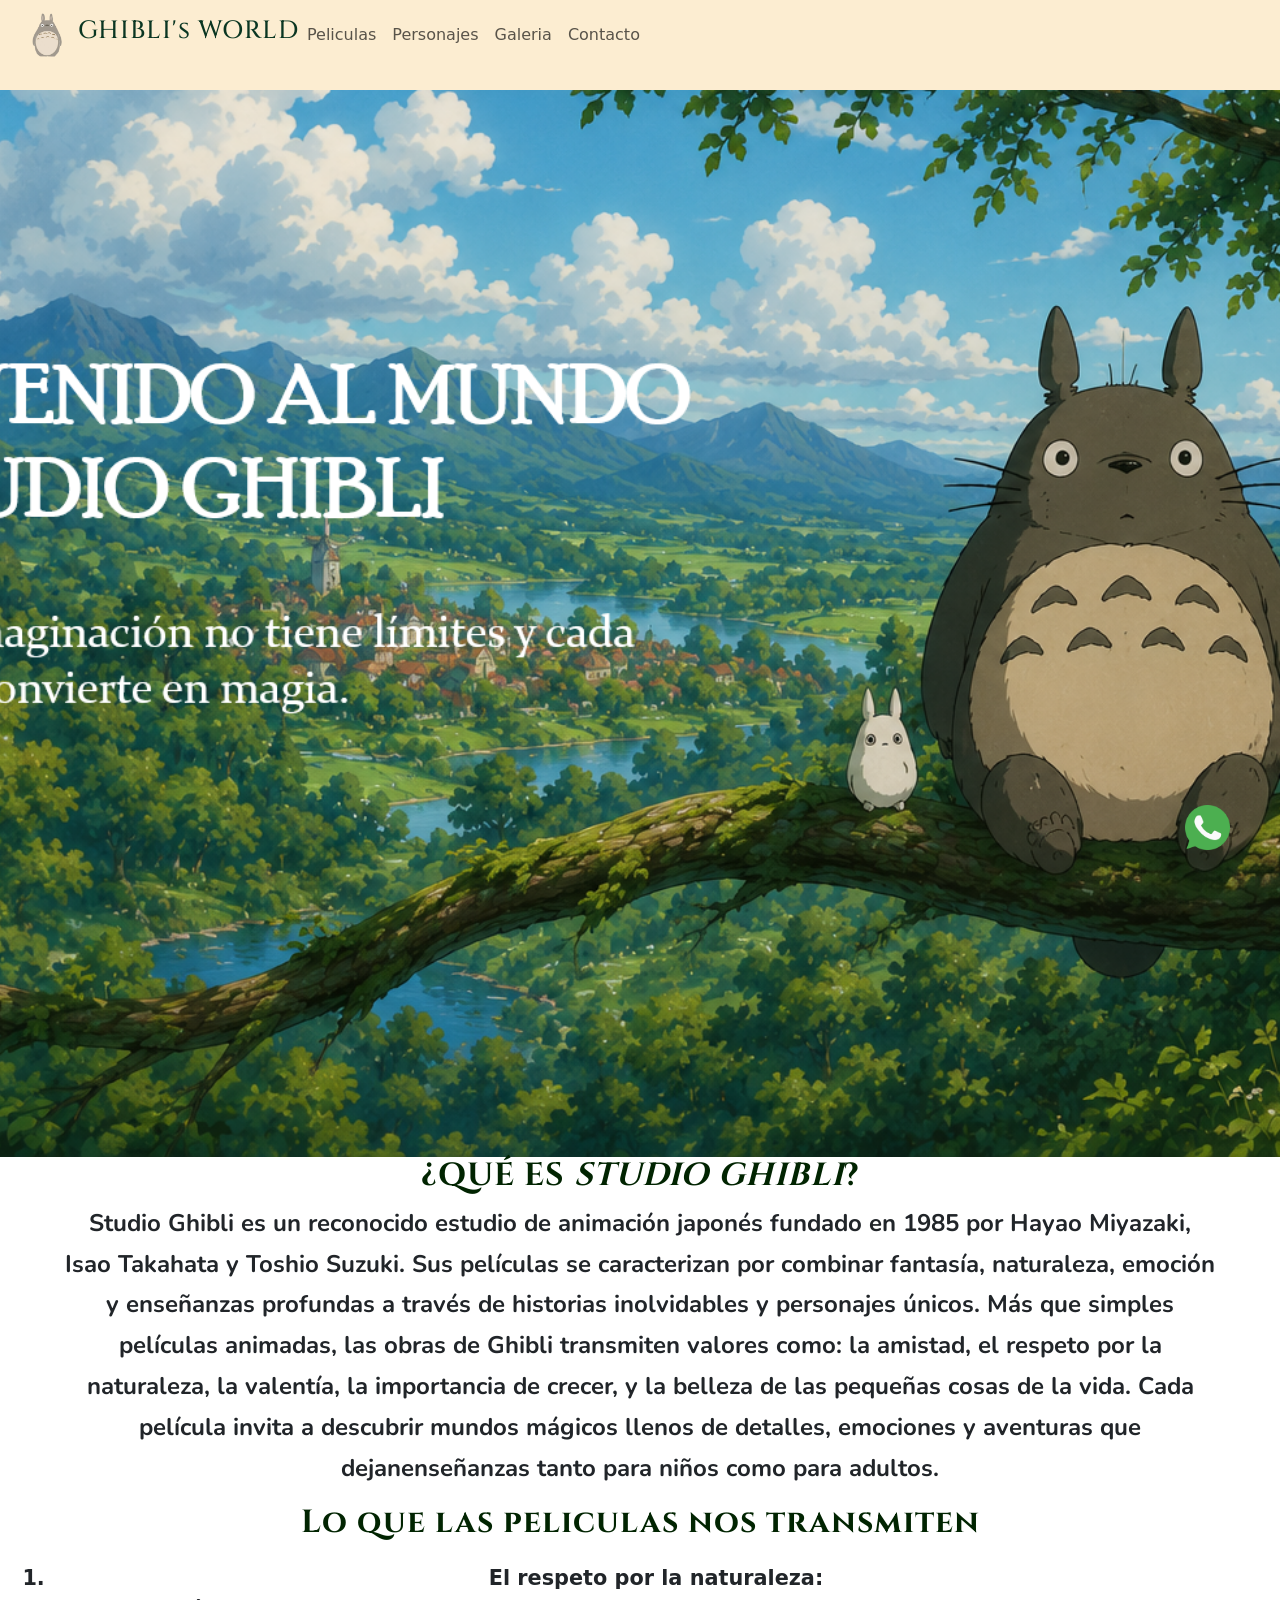
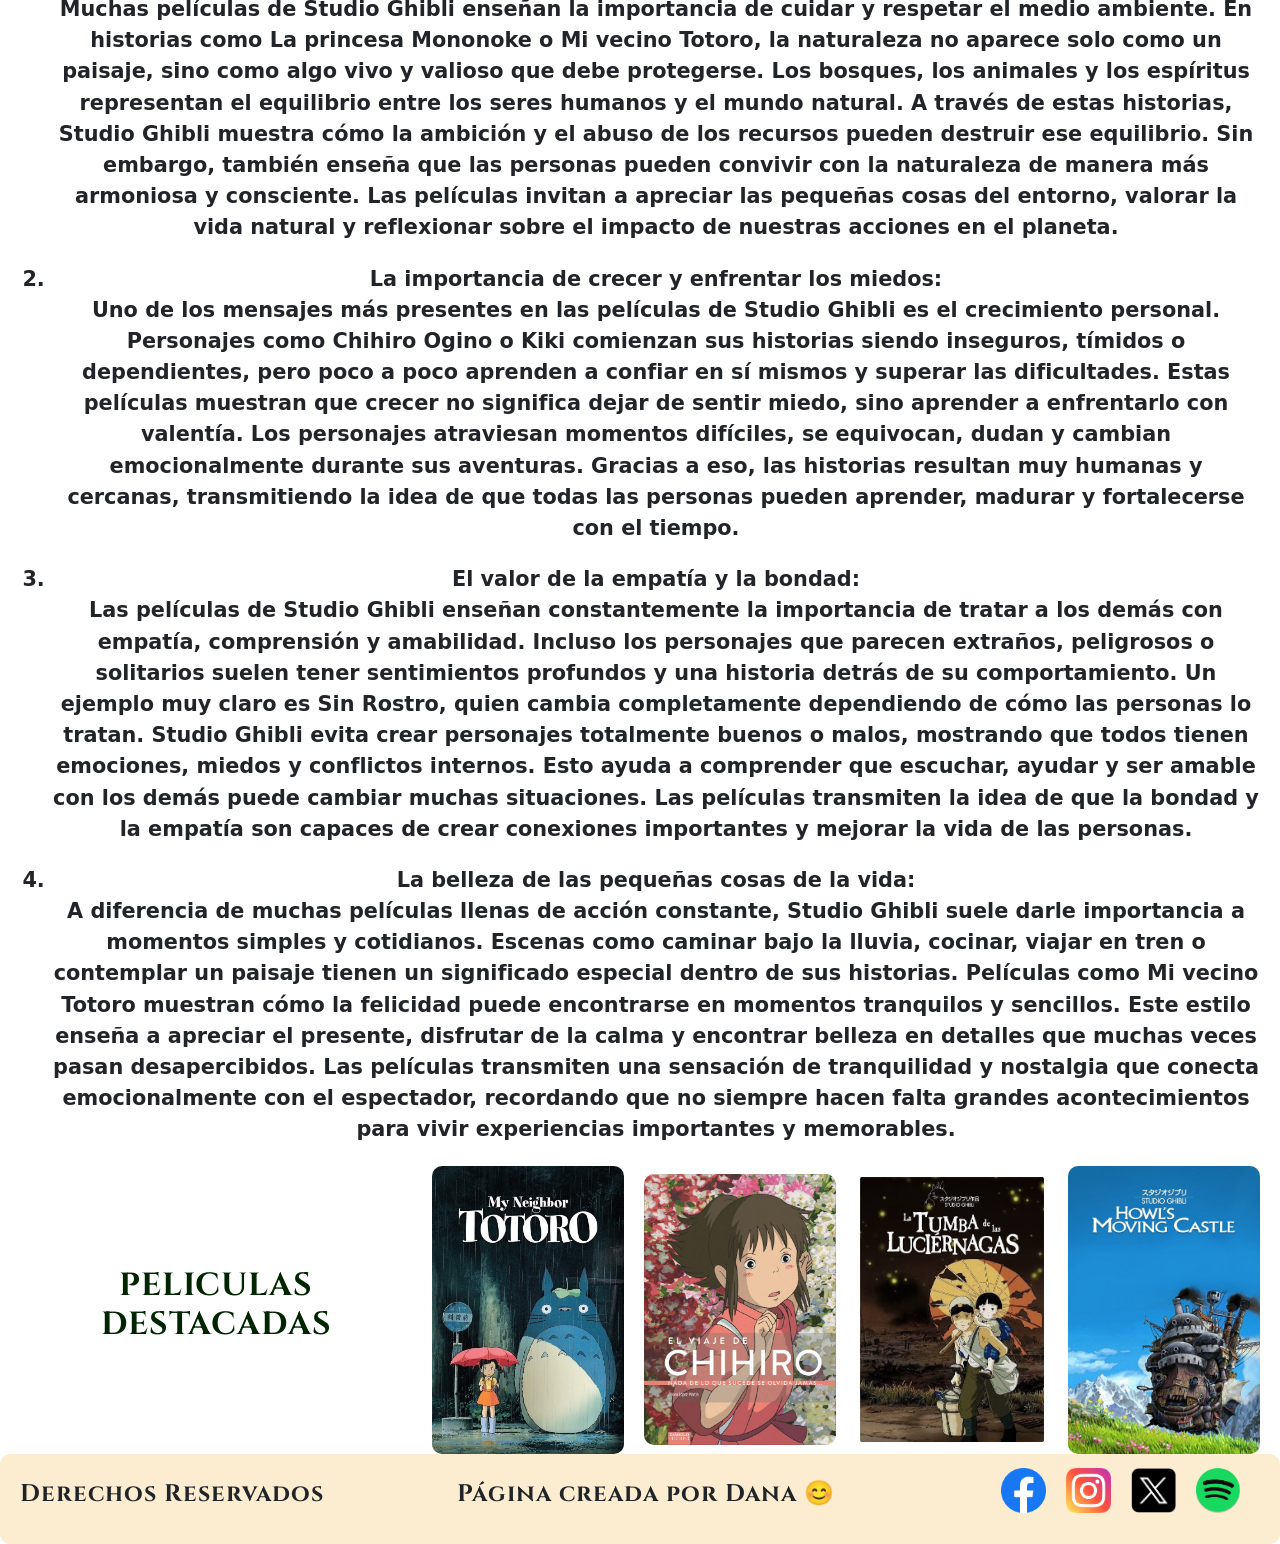
==== index.html @ fbcd7416 "first comit of the project" ====
<!DOCTYPE html>
<html lang="es-ar">

<head>
    <meta charset="UTF-8">
    <meta name="viewport" content="width=device-width, initial-scale=1.0">

    <title>Studio Ghibli Fan Page</title>

    <link rel="shortcut icon" href="./assets/body/logo.jpg" type="image/x-icon">
    <link href="https://cdn.jsdelivr.net/npm/bootstrap@5.3.8/dist/css/bootstrap.min.css" rel="stylesheet"
        integrity="sha384-sRIl4kxILFvY47J16cr9ZwB07vP4J8+LH7qKQnuqkuIAvNWLzeN8tE5YBujZqJLB" crossorigin="anonymous">
    <link rel="stylesheet" href="./styles/style.css">

</head>

<body>
    <header class="sticky-top">
        <nav class="navbar navbar-expand-lg .bg-danger-subtle">
            <div class="container-fluid">
                <a class="navbar-brand" href="./index.html">
                    <img src="./assets/body/inicio.png" class="logo" alt="Logo de la página">
                </a>
                <h1 class="text-success-emphasis">GHIBLI's WORLD</h1>
                <button class="navbar-toggler" type="button" data-bs-toggle="collapse" data-bs-target="#navbarNav"
                    aria-controls="navbarNav" aria-expanded="false" aria-label="Toggle navigation">
                    <span class="navbar-toggler-icon"></span>
                </button>
                <div class="collapse navbar-collapse" id="navbarNav">
                    <ul class="navbar-nav">
                        <li class="nav-item">
                            <a class="nav-link" href="./pages/peliculas.html">Peliculas</a>
                        </li>
                        <li class="nav-item">
                            <a class="nav-link" href="./pages/personajes.html">Personajes</a>
                        </li>
                        <li class="nav-item">
                            <a class="nav-link" href="./pages/galeria.html">Galeria</a>
                        </li>
                        <li class="nav-item">
                            <a class="nav-link" href="./pages/contacto.html">Contacto</a>
                        </li>
                    </ul>
                </div>
            </div>
        </nav>
    </header>
    <main class="home">
        <img src="./assets/body/portada.png" class="portada">
        <h2 class="home-title">¿QUÉ ES <i>STUDIO GHIBLI</i>?</h2>
        <p class="home-p">Studio Ghibli es un reconocido estudio de animación japonés fundado en 1985 por Hayao
            Miyazaki, Isao Takahata y Toshio Suzuki. Sus películas se caracterizan por combinar fantasía, naturaleza,
            emoción y
            enseñanzas profundas a través de historias inolvidables y personajes únicos. Más que simples películas
            animadas, las obras de Ghibli transmiten valores como: la amistad, el respeto por la naturaleza, la
            valentía, la importancia de crecer, y la belleza de las pequeñas cosas de la vida. Cada película invita
            a descubrir mundos mágicos llenos de detalles, emociones y aventuras que dejanenseñanzas tanto para niños
            como para adultos.</p>
        <section class="home-cont">
            <article class="home-list">
                <h3 class="list-title"> Lo que las peliculas nos transmiten </h3>
                <ol>
                    <li>El respeto por la naturaleza: <br>Muchas películas de Studio Ghibli enseñan la importancia de
                        cuidar
                        y respetar el medio ambiente. En historias como La princesa Mononoke o Mi vecino Totoro, la
                        naturaleza no aparece solo como un paisaje, sino como algo vivo y valioso que debe protegerse.
                        Los bosques, los animales y los espíritus representan el equilibrio entre los seres humanos y el
                        mundo natural. A través de estas historias, Studio Ghibli muestra cómo la ambición y el abuso de
                        los recursos pueden destruir ese equilibrio. Sin embargo, también enseña que las personas pueden
                        convivir con la naturaleza de manera más armoniosa y consciente. Las películas invitan a
                        apreciar las pequeñas cosas del entorno, valorar la vida natural y reflexionar sobre el impacto
                        de nuestras acciones en el planeta.</li>
                    <li> La importancia de crecer y enfrentar los miedos: <br>Uno de los mensajes más presentes en las
                        películas de Studio Ghibli es el crecimiento personal. Personajes como Chihiro Ogino o Kiki
                        comienzan sus historias siendo inseguros, tímidos o dependientes, pero poco a poco aprenden a
                        confiar en sí mismos y superar las dificultades. Estas películas muestran que crecer no
                        significa dejar de sentir miedo, sino aprender a enfrentarlo con valentía. Los personajes
                        atraviesan momentos difíciles, se equivocan, dudan y cambian emocionalmente durante sus
                        aventuras. Gracias a eso, las historias resultan muy humanas y cercanas, transmitiendo la idea
                        de que todas las personas pueden aprender, madurar y fortalecerse con el tiempo.</li>
                    <li> El valor de la empatía y la bondad: <br>Las películas de Studio Ghibli enseñan constantemente
                        la
                        importancia de tratar a los demás con empatía, comprensión y amabilidad. Incluso los personajes
                        que parecen extraños, peligrosos o solitarios suelen tener sentimientos profundos y una historia
                        detrás de su comportamiento. Un ejemplo muy claro es Sin Rostro, quien cambia completamente
                        dependiendo de cómo las personas lo tratan. Studio Ghibli evita crear personajes totalmente
                        buenos o malos, mostrando que todos tienen emociones, miedos y conflictos internos. Esto ayuda a
                        comprender que escuchar, ayudar y ser amable con los demás puede cambiar muchas situaciones. Las
                        películas transmiten la idea de que la bondad y la empatía son capaces de crear conexiones
                        importantes y mejorar la vida de las personas.</li>
                    <li>La belleza de las pequeñas cosas de la vida: <br>A diferencia de muchas películas llenas de
                        acción
                        constante, Studio Ghibli suele darle importancia a momentos simples y cotidianos. Escenas como
                        caminar bajo la lluvia, cocinar, viajar en tren o contemplar un paisaje tienen un significado
                        especial dentro de sus historias. Películas como Mi vecino Totoro muestran cómo la felicidad
                        puede encontrarse en momentos tranquilos y sencillos. Este estilo enseña a apreciar el presente,
                        disfrutar de la calma y encontrar belleza en detalles que muchas veces pasan desapercibidos. Las
                        películas transmiten una sensación de tranquilidad y nostalgia que conecta emocionalmente con el
                        espectador, recordando que no siempre hacen falta grandes acontecimientos para vivir
                        experiencias importantes y memorables.</li>
                </ol>

            </article>

            <article class="home-sect">
                <h3 class="list-title">PELICULAS DESTACADAS</h3>
                <div class="home-nav">
                    <a href="./pages/peliculas.html">
                        <img src="./assets/movies/totoro.jpg" class="home-img">
                    </a>
                </div>
                <div>
                    <a href="./pages/personajes.html">
                        <img src="./assets/movies/chihiro.jpg" class="home-img">
                    </a>
                </div>
                <div>
                    <a href="./pages/galeria.html">
                        <img src="./assets/movies/luciernagas.jpg" class="home-img">
                    </a>
                </div>
                <div>
                    <a href="./pages/contacto.html">
                        <img src="./assets/movies/castillo.jpg" class="home-img">
                    </a>
                </div>
            </article>
        </section>
    </main>
    <footer>
        <h4 class="fw-bolder">Derechos Reservados</h4>
        <h4 class="fw-bolder">Página creada por Dana 😊</h4>
        <nav>
            <ul class="rs">
                <li>
                    <a href="https://www.facebook.com" target="_blank">
                        <img src="./assets/logos/facebook.png" alt="Logo de Facebook" class="rrss">
                    </a>
                </li>
                <li>
                    <a href="https://www.instagram.com" target="_blank">
                        <img src="./assets/logos/instagram.png" alt="Logo de Instagram" class="rrss">
                    </a>
                </li>
                <li>
                    <a href="https://x.com/" target="_blank">
                        <img src="./assets/logos/x.png" alt="Logo de X(Twitter)" class="rrss">
                    </a>
                </li>
                <li>
                    <a href="https://open.spotify.com" target="_blank">
                        <img src="./assets/logos/spotify.png" alt="Logo de Spotify" class="rrss">
                    </a>
                </li>
                <li>
                    <a href="https://web.whatsapp.com/" target="_blank">
                        <img src="./assets/logos/whatsapp.png" alt="Logo de Whatsapp" class="rrss wap">
                    </a>
                </li>
            </ul>
        </nav>
    </footer>

    <script src="https://cdn.jsdelivr.net/npm/bootstrap@5.3.8/dist/js/bootstrap.bundle.min.js"
        integrity="sha384-FKyoEForCGlyvwx9Hj09JcYn3nv7wiPVlz7YYwJrWVcXK/BmnVDxM+D2scQbITxI"
        crossorigin="anonymous"></script>
</body>

</html>
---- styles/style.css ----
@import url('https://fonts.googleapis.com/css2?family=Cinzel:wght@400..900&display=swap');
@import url('https://fonts.googleapis.com/css2?family=Nunito:ital,wght@0,200..1000;1,200..1000&display=swap');

* {
    margin: 0;
    padding: 0;
    box-sizing: border-box;
}

body {
    background-image: url(../assets/body/fondo.png);
    background-size: cover;
    background-repeat: no-repeat;
    background-position: center;
    background-attachment: fixed;

}

h1, h2, h3, h4, h5 {
    letter-spacing: 1px;
    font-family: "Cinzel", serif;
    font-optical-sizing: auto;
    font-weight: weight;
    font-style: normal;
}

p {
    line-height: 1.7;
    font-family: "Nunito", sans-serif;
    font-optical-sizing: auto;
    font-weight: weight;
    font-style: normal;
}

/* HEADER */

header {
    padding: 0 20px;
    height: 10vh;
    background-color: rgb(252, 237, 209);
    /* position: sticky; 
    top: 0;

    display: flex;
    justify-content: space-between;
    align-items: center;
    border-radius: 10px; */
}

/* logo conectado con el index */
.logo {
    width: 30px;
}

h1 {
    font-size: 25px;
    color: rgb(1, 36, 1);
}

/* lista de las paginas */
.nav-links {
    display: flex;
    align-items: center;
    list-style: none;
    gap: 30px;
    font-size: 15px;
}

.nav-links a {
    text-decoration: none;
    color: rgb(1, 36, 1);
    font-weight: bold;
}

/* home */
.portada {
    height: 118.5vh;
}

.home {
    padding: 0 20px;
    display: flex;
    flex-direction: column;
    align-items: center;
}

.home-title {
    text-align: center;
    font-weight: bold;
    color: rgb(1, 36, 1);
    font-size: 2rem;
}

.home p {
    width: 90vw;
    font-weight: 700;
    text-align: center;
    font-size: 1.5rem;
}

.home-cont {
    display: flex;
    flex-direction: column;
} 

.home-list {
    font-weight: 600;
    font-size: 1.3rem;
    text-align: center;
}

.home-list li {
    margin: 20px 0;
}

.home-sect {
    display: flex;
    gap: 20px;
    justify-content: center;
    align-items: center;
    text-align: center;
}

.list-title {
    font-size: 2rem;
    font-weight: bold;
    color: rgb(1, 36, 1); 
}

.home-img {
    width: 15vw;
    height: auto;
    border-radius: 10px;
}


/* FOOTER */

footer {
    height: 10vh;
    background-color: rgb(252, 237, 209);
    display: flex;
    justify-content: space-between;
    align-items: center;
    padding: 0 20px;
    border-radius: 10px;
}

/* logos de las redes sociales */
.rs {
    display: flex;
    list-style: none;
    gap: 20px;
}

.rrss {
    height: 5vh;
    width: auto;
}

h2 {
    text-decoration: none;
    font-size: 18px;
}

.wap {
    position: fixed;
    right: 50px;
    bottom: 50px;
} 

/* CONTACTO */

/* form. contacto */
.cont {
    padding: 40px;
    display: flex;
    gap: 40px;
}

.form {
    text-align: center;
    width: 40vw;
    display: flex;
    flex-direction: column;
    gap: 20px;

}

.btns {
    width: 100%;
    display: flex;
    justify-content: space-around;
}

iframe {
    width: 25vw;
    height: 70vh;
}

/* GALERIA  */

.galeria {
    width: 80vw;
    height: auto;

}

.ph {
    border-radius: 20px;
    object-fit: cover;
    transform-origin: center center;
    border-radius: 15px;
    transition: transform 2s;
}

/* PERSONAJES  */

.chars {
    padding: 40px;
    display: flex;
    flex-direction: column;
    justify-content: center;
    align-items: center;
    gap: 50px;
}

.char-tittle {
    font-size: 2rem;
    color: rgb(13, 65, 13)
}

.characters {
    display: flex;
    flex-flow: row wrap;
    justify-content: space-around;
    align-content: center;
    gap: 50px;
}

.char {
    width: 20vw;
    height: auto;
    display: flex;
    flex-direction: column;
    align-items: center;
}

.char-name {
    text-align: center;
    font-size: 1.5rem;
}

.char-img {
    width: 15vw;
}

.char-desc {
    font-weight: bold;
    font-size: 1rem;
}

.char-desc b {
    color: rgb(13, 65, 13);

}

.home-p {
    font-size: 1.5rem;
}

/* PELICULAS  */
.t-peliculas {
    text-align: center;
    font-size: 2rem;
    color: rgb(13, 65, 13);
}

/* Responsive  */
@media (min-width: 480px) and (max-width: 1023px) {
    footer {
        flex-direction: column;
    }
}
@media (min-width: 300px) and (max-width: 479px) {
    .home-cont {
        flex-direction: column;
    }

    .portada {
        height: 20vh;
    }

    h1 {
        display: none;
    }

    footer {
        flex-direction: column;
    }
}
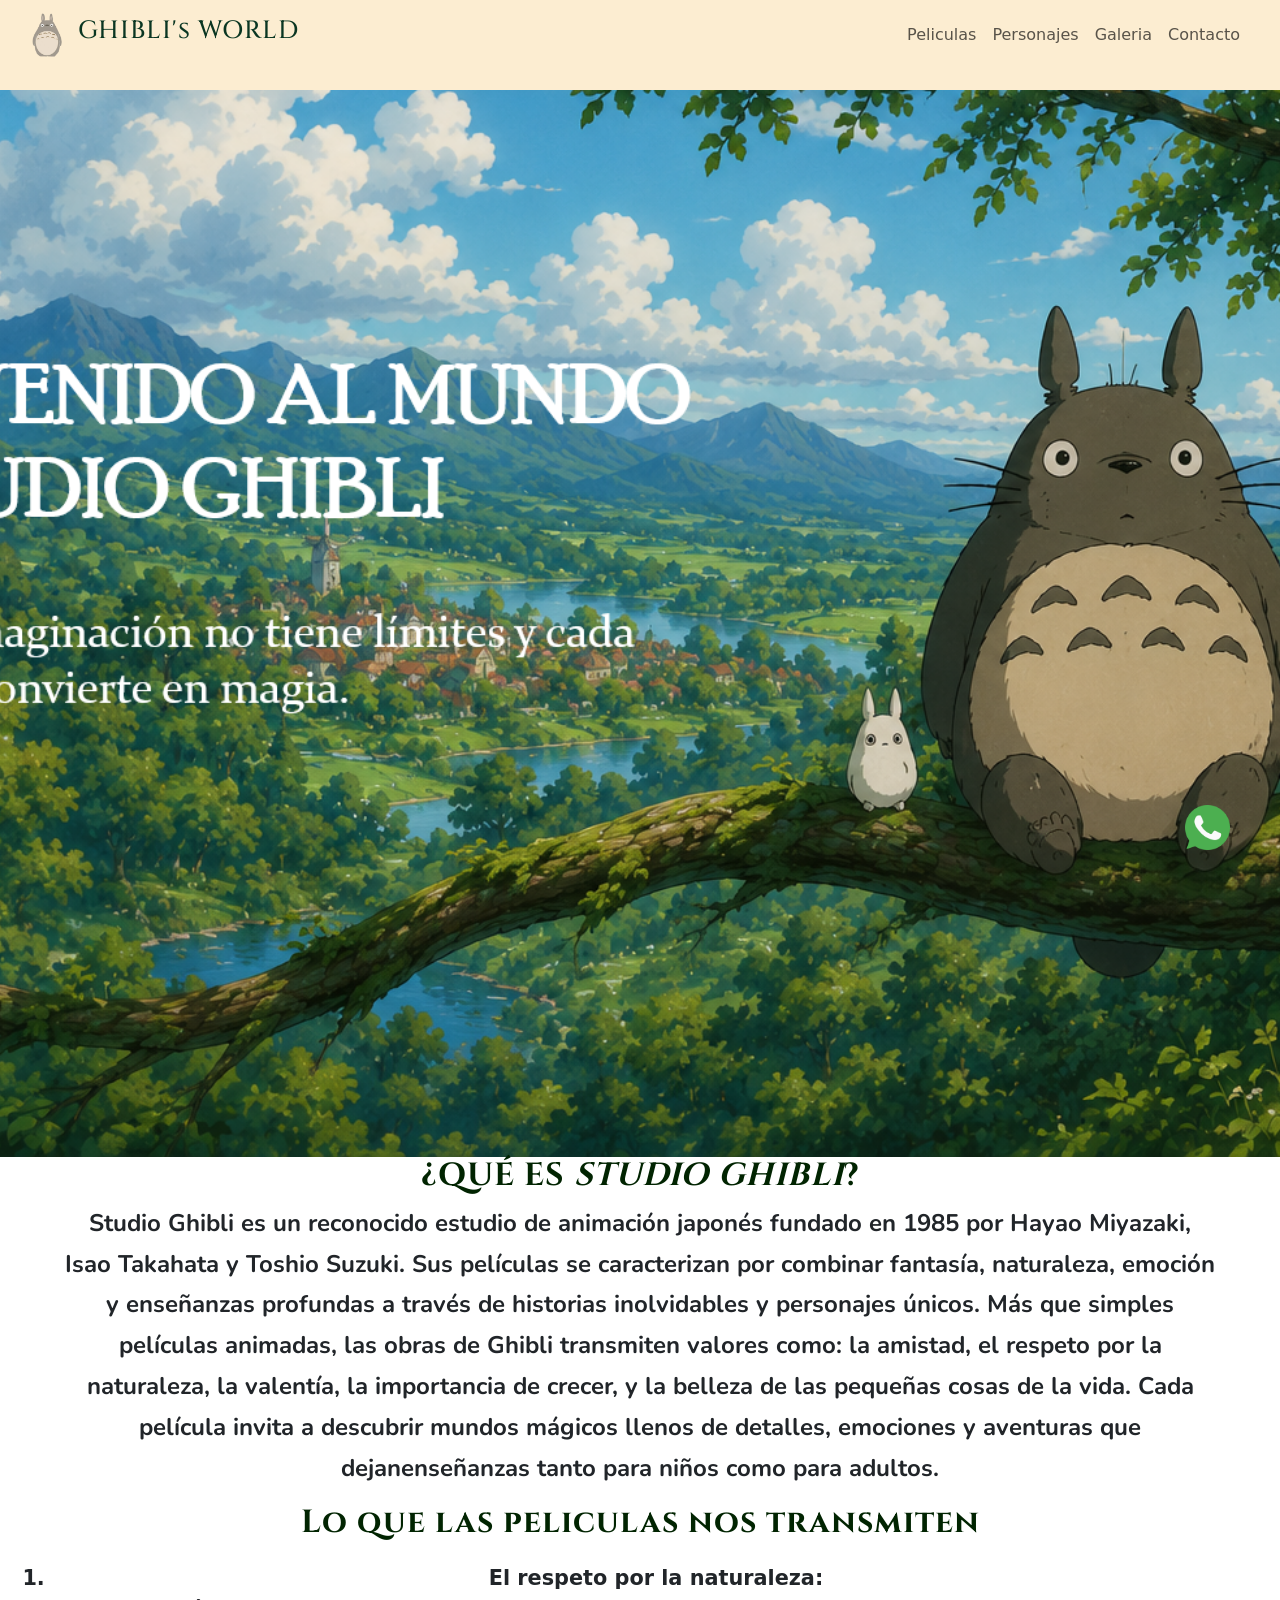
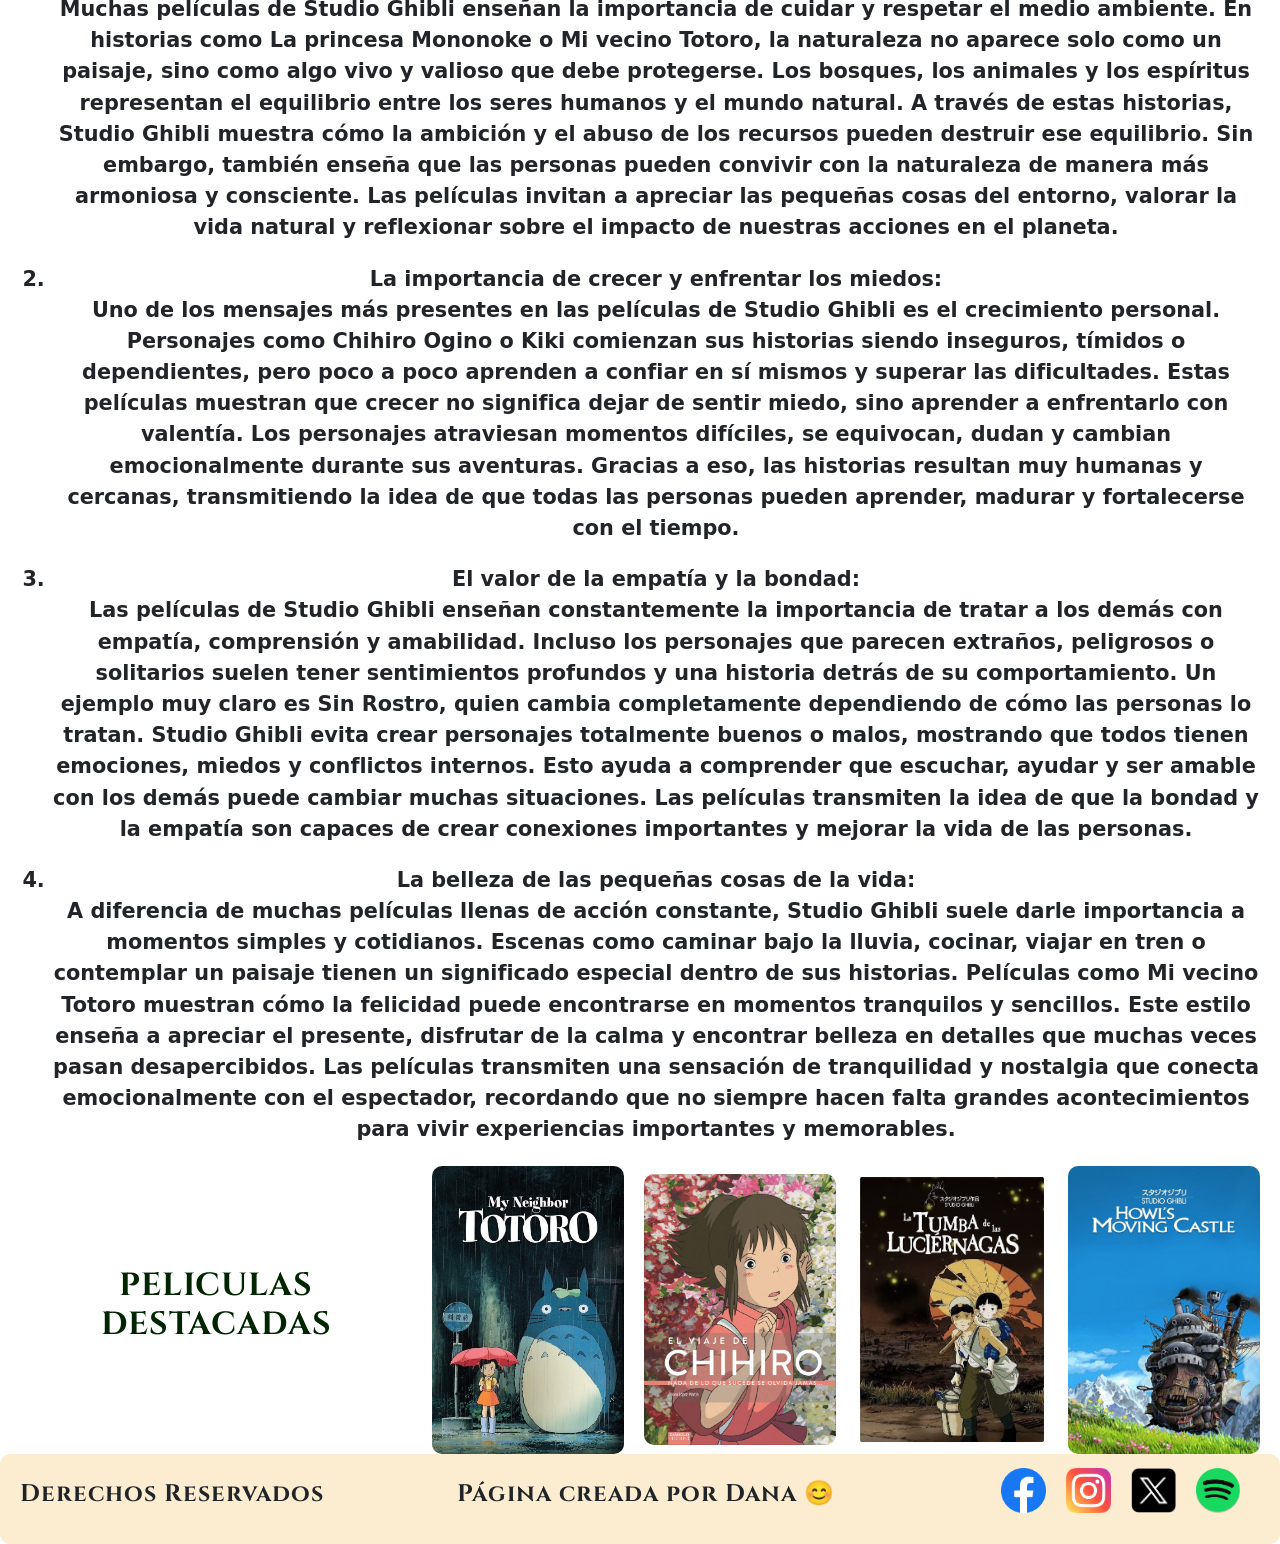
==== commit ca89201e: "Se hizo responsive mobile a contacto.html" ====
--- a/index.html
+++ b/index.html
@@ -27,7 +27,7 @@
                     <span class="navbar-toggler-icon"></span>
                 </button>
                 <div class="collapse navbar-collapse" id="navbarNav">
-                    <ul class="navbar-nav">
+                    <ul class="navbar-nav ms-auto">
                         <li class="nav-item">
                             <a class="nav-link" href="./pages/peliculas.html">Peliculas</a>
                         </li>
--- a/styles/style.css
+++ b/styles/style.css
@@ -16,7 +16,11 @@
 
 }
 
-h1, h2, h3, h4, h5 {
+h1,
+h2,
+h3,
+h4,
+h5 {
     letter-spacing: 1px;
     font-family: "Cinzel", serif;
     font-optical-sizing: auto;
@@ -101,7 +105,7 @@
 .home-cont {
     display: flex;
     flex-direction: column;
-} 
+}
 
 .home-list {
     font-weight: 600;
@@ -124,7 +128,7 @@
 .list-title {
     font-size: 2rem;
     font-weight: bold;
-    color: rgb(1, 36, 1); 
+    color: rgb(1, 36, 1);
 }
 
 .home-img {
@@ -167,7 +171,7 @@
     position: fixed;
     right: 50px;
     bottom: 50px;
-} 
+}
 
 /* CONTACTO */
 
@@ -191,6 +195,13 @@
     width: 100%;
     display: flex;
     justify-content: space-around;
+}
+
+.form-btn {
+    border-radius: 10px;
+    padding: 5px;
+    background-color: transparent;
+    font-weight: bold;
 }
 
 iframe {
@@ -277,25 +288,78 @@
 }
 
 /* Responsive  */
-@media (min-width: 480px) and (max-width: 1023px) {
+
+/* tablet  */
+@media (min-width: 480px) and (max-width: 968px) {
+
+    /* home */
+    /* peliculas  */
+    /* personajes  */
+    /* galeria  */
+    /* contacto  */
     footer {
         flex-direction: column;
     }
 }
+
+/* mobile  */
 @media (min-width: 300px) and (max-width: 479px) {
-    .home-cont {
-        flex-direction: column;
+
+    /* home  */
+    h1 {
+        display: none;
     }
 
     .portada {
         height: 20vh;
     }
 
-    h1 {
-        display: none;
-    }
-
+    .home-cont {
+        flex-direction: column;
+        gap: 0;
+    }
+
+    .home-p {
+        width: 70vw;
+    }
+
+    .home-list, .home-sect {
+        width: 80vw;
+    }
+
+    .home-sect {
+        flex-direction: column;
+    }
+
+    .home-img {
+        width: 50vw;
+    }
+
+    
+    
+    /* peliculas  */
+    /* personajes  */
+    /* galeria  */
+    /* contacto  */
+    .cont {
+        flex-direction: column;
+    }
+
+    .form {
+        width: 80vw;
+        order: 1;
+    }
+
+    iframe {
+        width: 80vw;
+        order: 2;
+    }
+    
     footer {
         flex-direction: column;
     }
+
+    h4 {
+        font-size: 15px;
+    }
 }
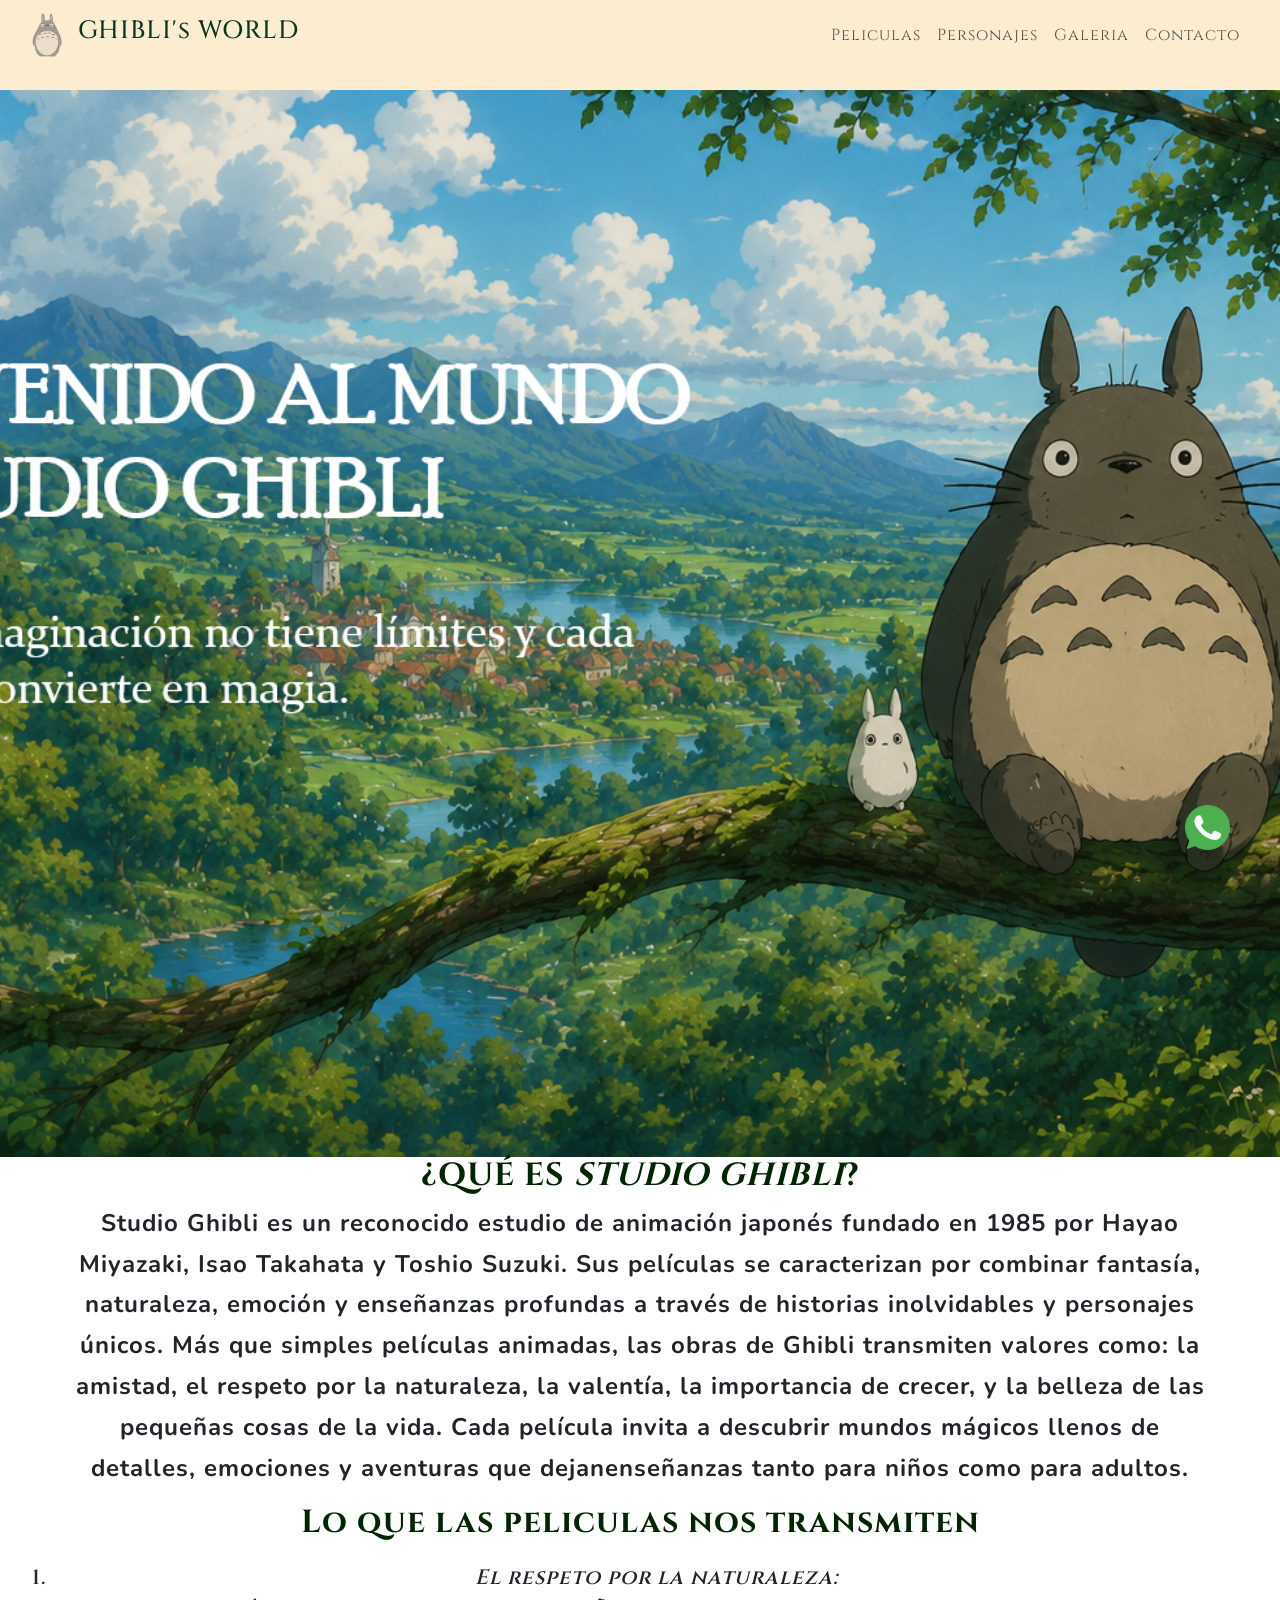
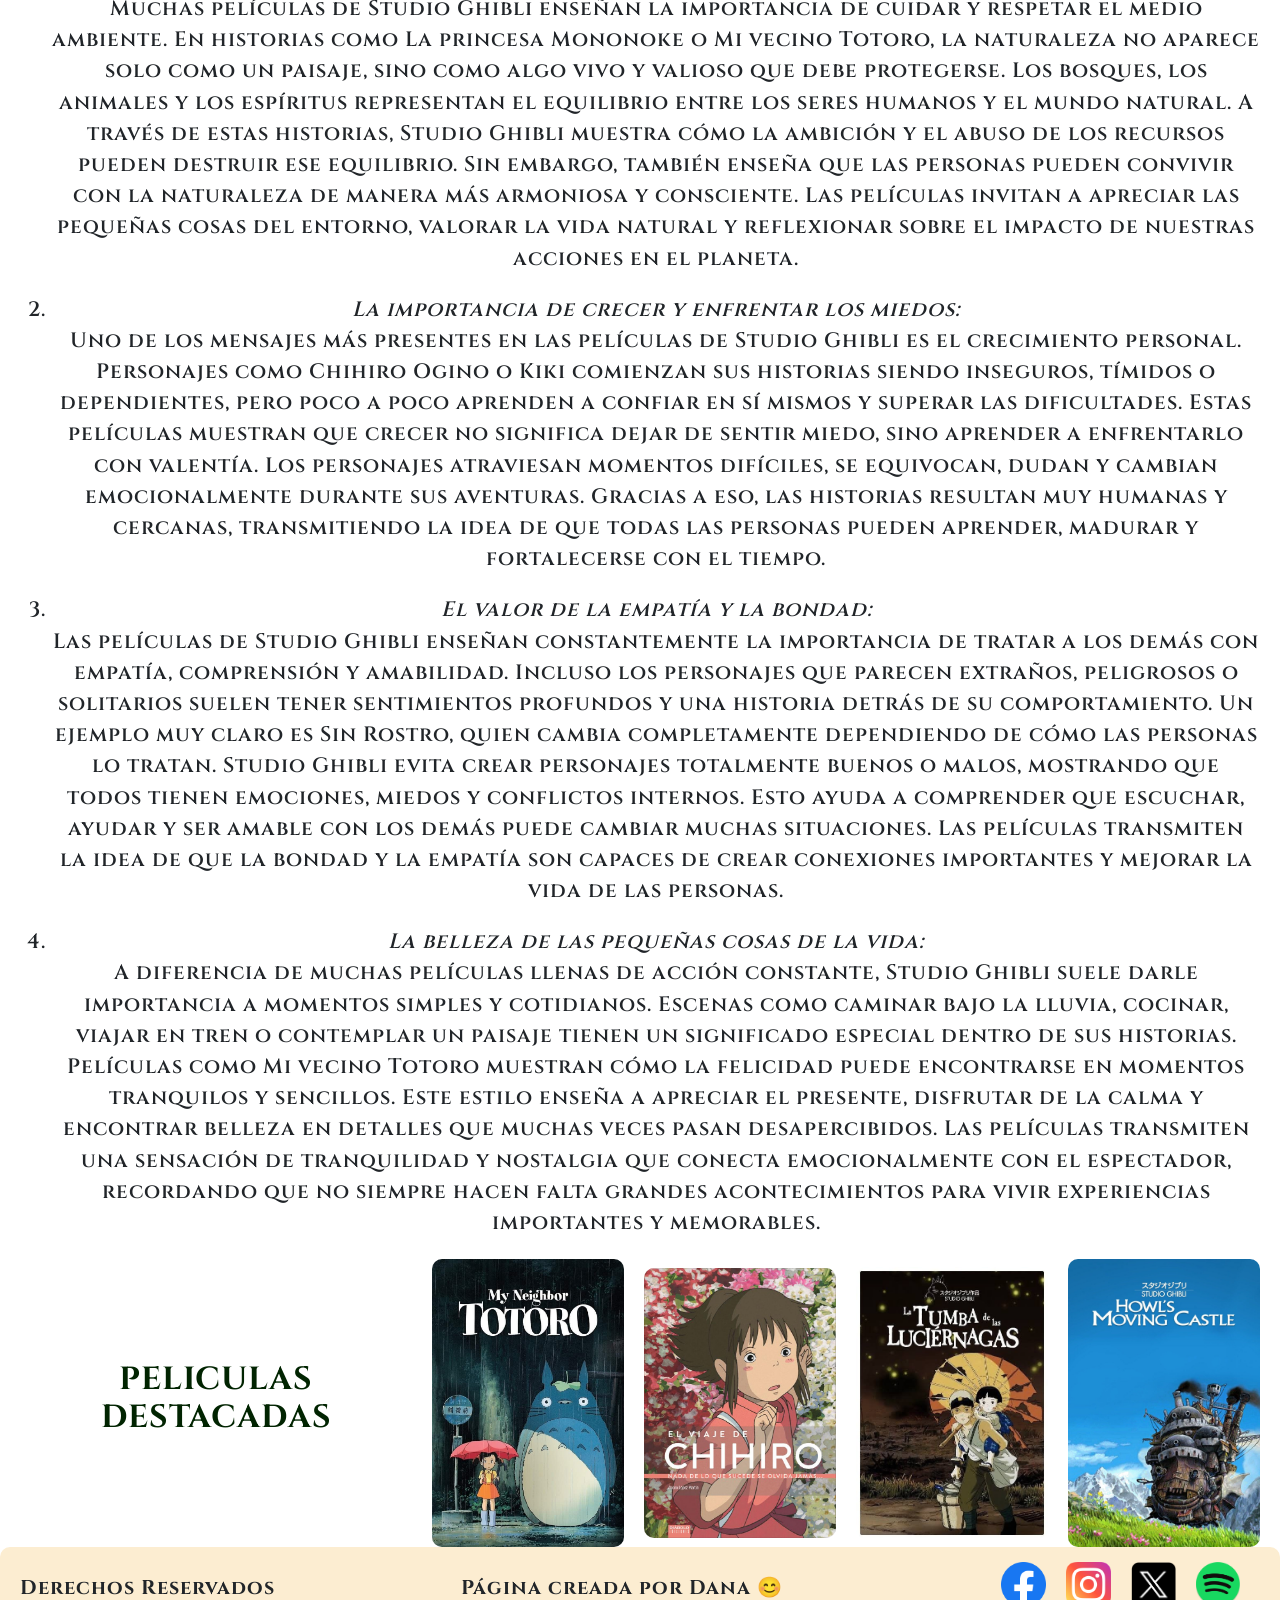
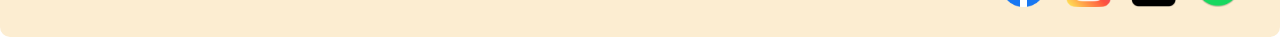
==== commit 73f684b9: "Se agrego contenido en todas las pages.html" ====
--- a/index.html
+++ b/index.html
@@ -28,7 +28,7 @@
                 </button>
                 <div class="collapse navbar-collapse" id="navbarNav">
                     <ul class="navbar-nav ms-auto">
-                        <li class="nav-item">
+                        <li class="nav-item ">
                             <a class="nav-link" href="./pages/peliculas.html">Peliculas</a>
                         </li>
                         <li class="nav-item">
@@ -60,7 +60,7 @@
             <article class="home-list">
                 <h3 class="list-title"> Lo que las peliculas nos transmiten </h3>
                 <ol>
-                    <li>El respeto por la naturaleza: <br>Muchas películas de Studio Ghibli enseñan la importancia de
+                    <li><i>El respeto por la naturaleza: </i><br>Muchas películas de Studio Ghibli enseñan la importancia de
                         cuidar
                         y respetar el medio ambiente. En historias como La princesa Mononoke o Mi vecino Totoro, la
                         naturaleza no aparece solo como un paisaje, sino como algo vivo y valioso que debe protegerse.
@@ -70,7 +70,7 @@
                         convivir con la naturaleza de manera más armoniosa y consciente. Las películas invitan a
                         apreciar las pequeñas cosas del entorno, valorar la vida natural y reflexionar sobre el impacto
                         de nuestras acciones en el planeta.</li>
-                    <li> La importancia de crecer y enfrentar los miedos: <br>Uno de los mensajes más presentes en las
+                    <li> <i>La importancia de crecer y enfrentar los miedos: </i><br>Uno de los mensajes más presentes en las
                         películas de Studio Ghibli es el crecimiento personal. Personajes como Chihiro Ogino o Kiki
                         comienzan sus historias siendo inseguros, tímidos o dependientes, pero poco a poco aprenden a
                         confiar en sí mismos y superar las dificultades. Estas películas muestran que crecer no
@@ -78,7 +78,7 @@
                         atraviesan momentos difíciles, se equivocan, dudan y cambian emocionalmente durante sus
                         aventuras. Gracias a eso, las historias resultan muy humanas y cercanas, transmitiendo la idea
                         de que todas las personas pueden aprender, madurar y fortalecerse con el tiempo.</li>
-                    <li> El valor de la empatía y la bondad: <br>Las películas de Studio Ghibli enseñan constantemente
+                    <li> <i>El valor de la empatía y la bondad: </i><br>Las películas de Studio Ghibli enseñan constantemente
                         la
                         importancia de tratar a los demás con empatía, comprensión y amabilidad. Incluso los personajes
                         que parecen extraños, peligrosos o solitarios suelen tener sentimientos profundos y una historia
@@ -88,7 +88,7 @@
                         comprender que escuchar, ayudar y ser amable con los demás puede cambiar muchas situaciones. Las
                         películas transmiten la idea de que la bondad y la empatía son capaces de crear conexiones
                         importantes y mejorar la vida de las personas.</li>
-                    <li>La belleza de las pequeñas cosas de la vida: <br>A diferencia de muchas películas llenas de
+                    <li><i>La belleza de las pequeñas cosas de la vida: </i><br>A diferencia de muchas películas llenas de
                         acción
                         constante, Studio Ghibli suele darle importancia a momentos simples y cotidianos. Escenas como
                         caminar bajo la lluvia, cocinar, viajar en tren o contemplar un paisaje tienen un significado
--- a/styles/style.css
+++ b/styles/style.css
@@ -13,14 +13,8 @@
     background-repeat: no-repeat;
     background-position: center;
     background-attachment: fixed;
-
-}
-
-h1,
-h2,
-h3,
-h4,
-h5 {
+    overflow-x: hidden;
+
     letter-spacing: 1px;
     font-family: "Cinzel", serif;
     font-optical-sizing: auto;
@@ -42,13 +36,6 @@
     padding: 0 20px;
     height: 10vh;
     background-color: rgb(252, 237, 209);
-    /* position: sticky; 
-    top: 0;
-
-    display: flex;
-    justify-content: space-between;
-    align-items: center;
-    border-radius: 10px; */
 }
 
 /* logo conectado con el index */
@@ -136,6 +123,38 @@
     height: auto;
     border-radius: 10px;
 }
+
+.contenido-carousel {
+    display: flex;
+    justify-content: center;
+    align-content: center;
+    text-align: center;
+    gap: 50px;
+    padding: 40px;
+    flex-wrap: wrap;
+}
+
+.texto-carousel p {
+    line-height: 1.7;
+    font-family: "Nunito", sans-serif;
+    font-optical-sizing: auto;
+    font-weight: weight;
+    font-style: normal;
+    font-size: 1rem;
+}
+
+.img-peliculas {
+    width: 100%;
+    max-width: 400px;
+    height: 600px;
+    border-radius: 20px;
+    object-fit: cover;
+}
+
+h4 {
+    font-size: 20px;
+}
+
 
 
 /* FOOTER */
@@ -297,6 +316,23 @@
     /* personajes  */
     /* galeria  */
     /* contacto  */
+    .cont {
+        flex-flow: row wrap;
+        justify-content: center;
+        font-size: 1.3rem;
+        font-weight: bold;
+    }
+
+    .form {
+        width: 80vw;
+        order: 1;
+    }
+
+    iframe {
+        width: 40vw;
+        order: 2;
+    }
+
     footer {
         flex-direction: column;
     }
@@ -323,7 +359,8 @@
         width: 70vw;
     }
 
-    .home-list, .home-sect {
+    .home-list,
+    .home-sect {
         width: 80vw;
     }
 
@@ -335,8 +372,8 @@
         width: 50vw;
     }
 
-    
-    
+
+
     /* peliculas  */
     /* personajes  */
     /* galeria  */
@@ -354,7 +391,7 @@
         width: 80vw;
         order: 2;
     }
-    
+
     footer {
         flex-direction: column;
     }
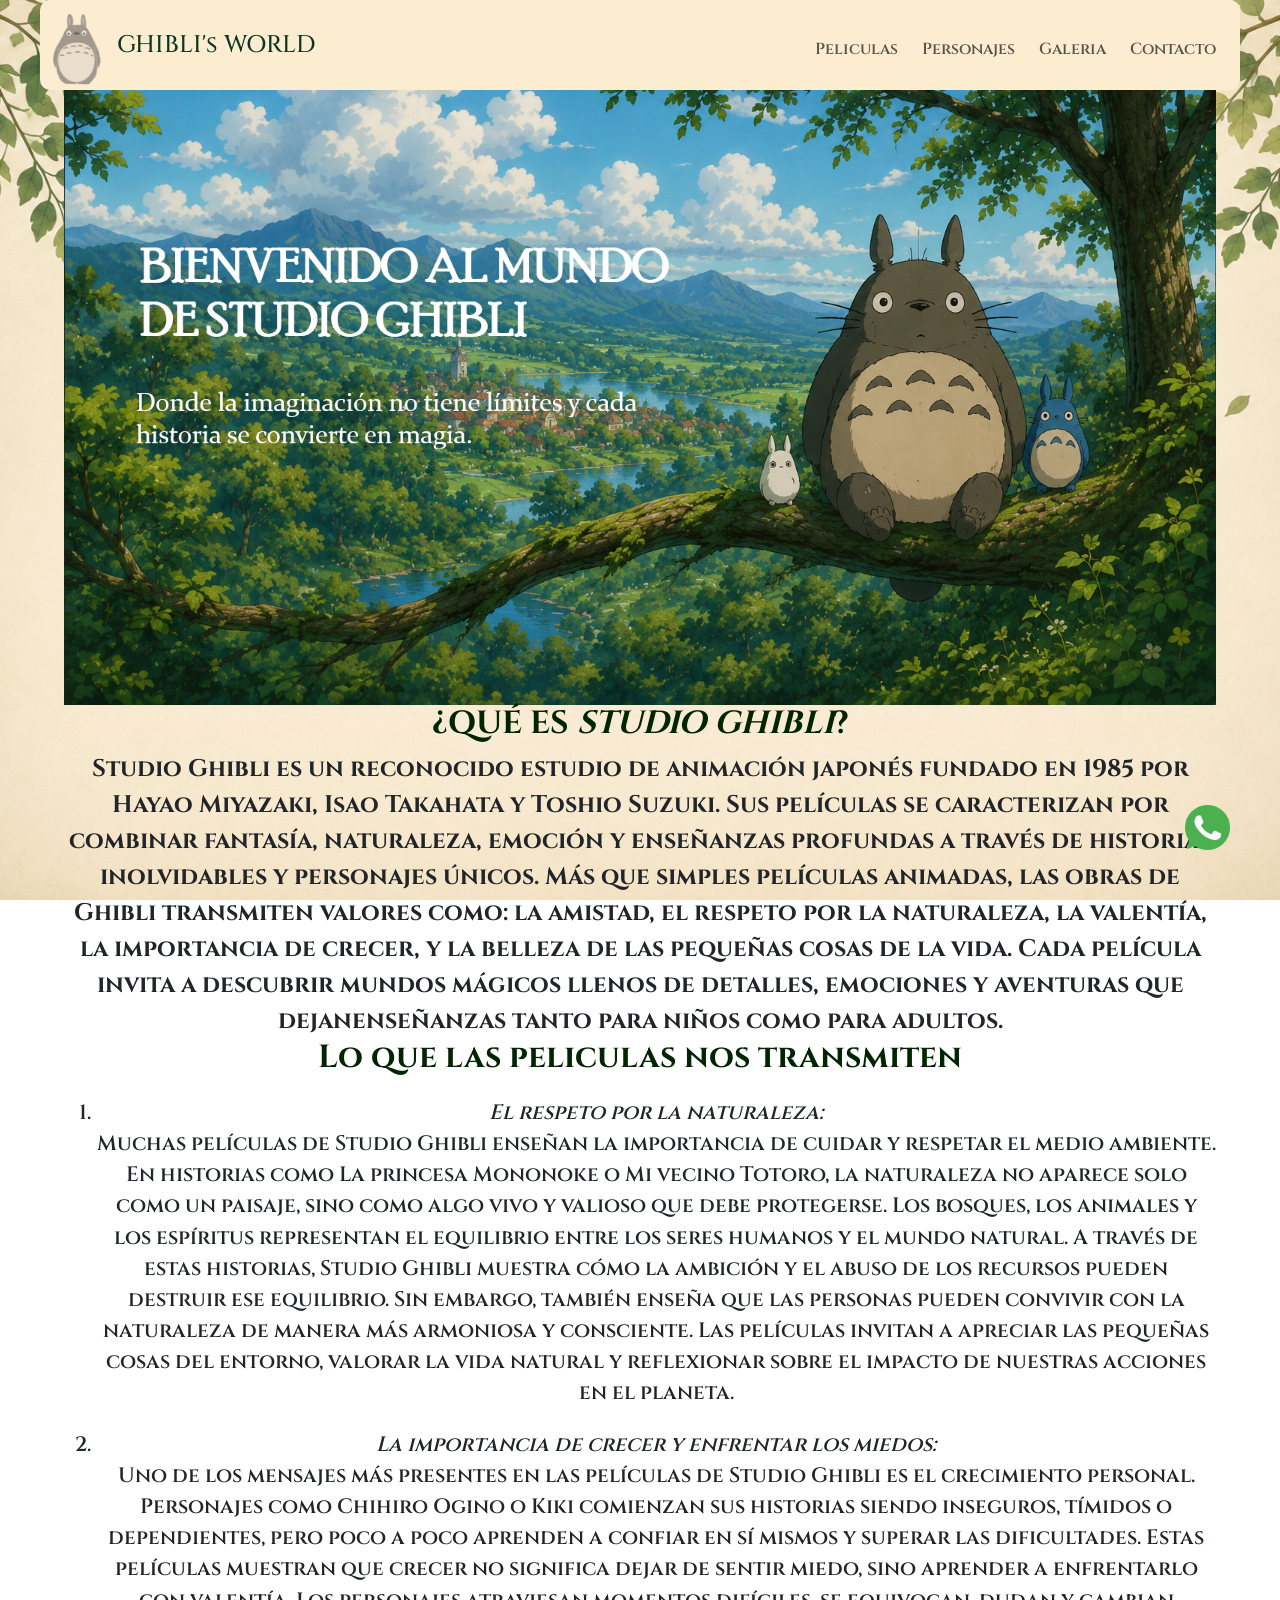
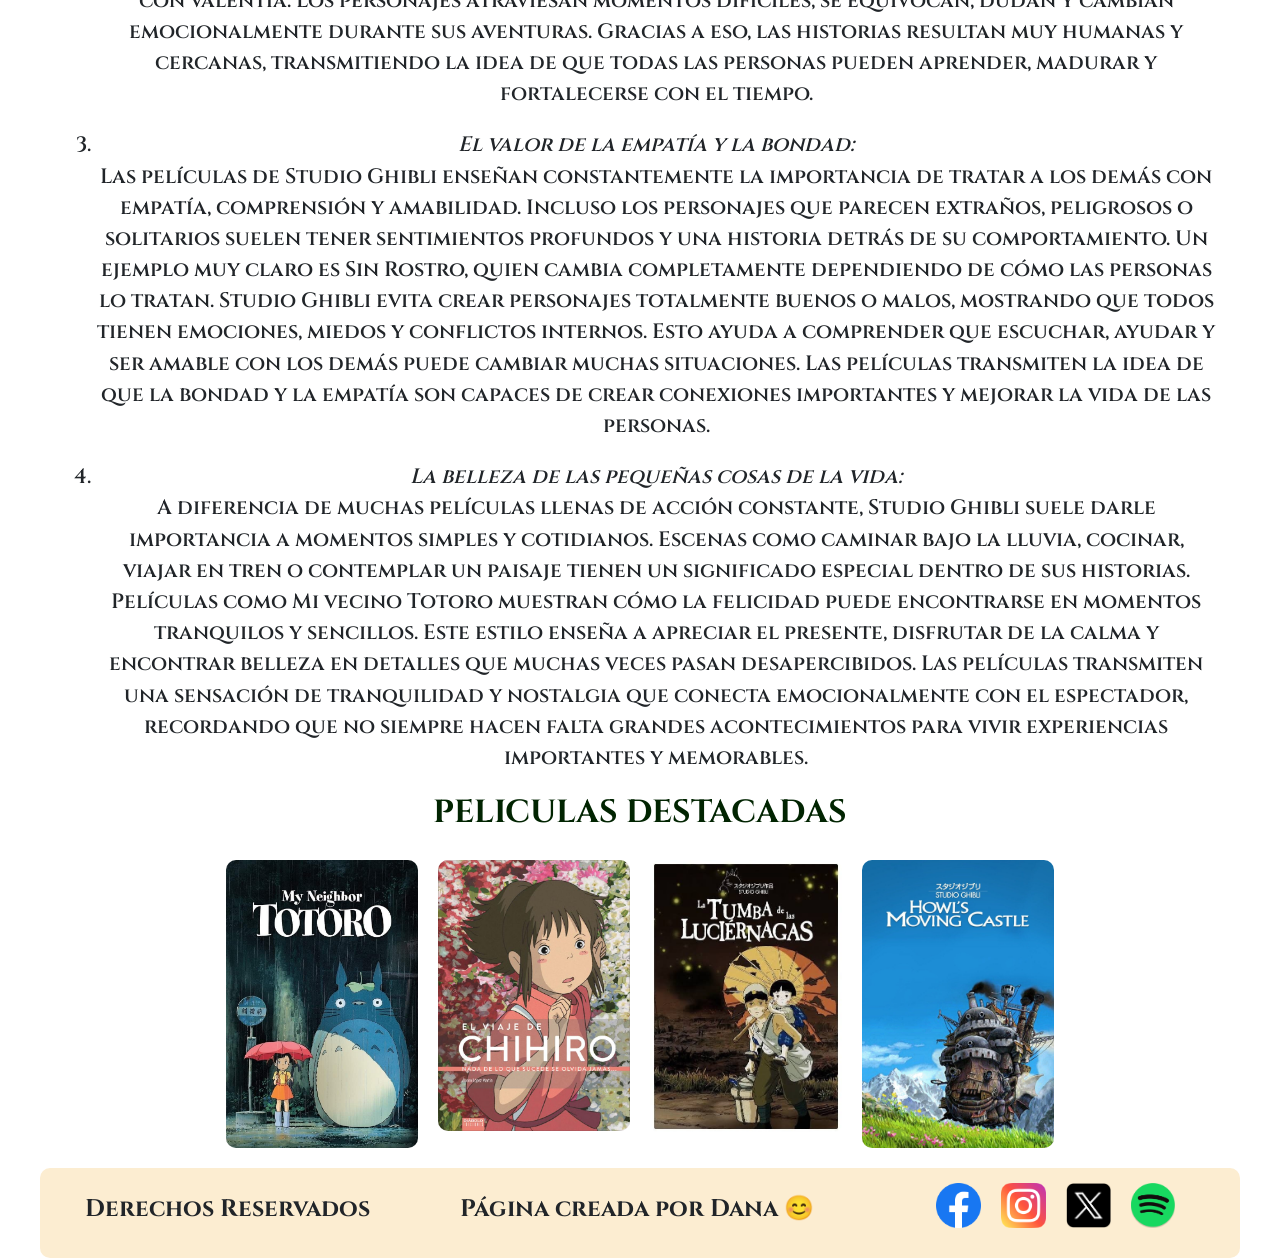
==== commit 96014284: "se agrega y se trabaja con sass y se hacen modificaciones con bootstrap" ====
--- a/index.html
+++ b/index.html
@@ -19,7 +19,7 @@
         <nav class="navbar navbar-expand-lg .bg-danger-subtle">
             <div class="container-fluid">
                 <a class="navbar-brand" href="./index.html">
-                    <img src="./assets/body/inicio.png" class="logo" alt="Logo de la página">
+                    <img src="./assets/body/inicio.png" class="logo" alt="Logo de la página Studio Ghibli">
                 </a>
                 <h1 class="text-success-emphasis">GHIBLI's WORLD</h1>
                 <button class="navbar-toggler" type="button" data-bs-toggle="collapse" data-bs-target="#navbarNav"
@@ -29,16 +29,16 @@
                 <div class="collapse navbar-collapse" id="navbarNav">
                     <ul class="navbar-nav ms-auto">
                         <li class="nav-item ">
-                            <a class="nav-link" href="./pages/peliculas.html">Peliculas</a>
+                            <a class="nav-link fs-6 fw-semibold" href="./pages/peliculas.html">Peliculas</a>
                         </li>
                         <li class="nav-item">
-                            <a class="nav-link" href="./pages/personajes.html">Personajes</a>
+                            <a class="nav-link fs-6 fw-semibold" href="./pages/personajes.html">Personajes</a>
                         </li>
                         <li class="nav-item">
-                            <a class="nav-link" href="./pages/galeria.html">Galeria</a>
+                            <a class="nav-link fs-6 fw-semibold" href="./pages/galeria.html">Galeria</a>
                         </li>
                         <li class="nav-item">
-                            <a class="nav-link" href="./pages/contacto.html">Contacto</a>
+                            <a class="nav-link fs-6 fw-semibold" href="./pages/contacto.html">Contacto</a>
                         </li>
                     </ul>
                 </div>
@@ -46,7 +46,7 @@
         </nav>
     </header>
     <main class="home">
-        <img src="./assets/body/portada.png" class="portada">
+        <img src="./assets/body/portada.png" class="portada" alt="Portada de la página Studio Ghibli">
         <h2 class="home-title">¿QUÉ ES <i>STUDIO GHIBLI</i>?</h2>
         <p class="home-p">Studio Ghibli es un reconocido estudio de animación japonés fundado en 1985 por Hayao
             Miyazaki, Isao Takahata y Toshio Suzuki. Sus películas se caracterizan por combinar fantasía, naturaleza,
@@ -103,20 +103,20 @@
             </article>
 
             <article class="home-sect">
-                <h3 class="list-title">PELICULAS DESTACADAS</h3>
-                <div class="home-nav">
+                <h3 class="list-title tt">PELICULAS DESTACADAS</h3>
+                <div>
                     <a href="./pages/peliculas.html">
-                        <img src="./assets/movies/totoro.jpg" class="home-img">
+                        <img src="./assets/movies/totoro.jpg" class="home-img" alt="Portada de la pelicula Mi vecino totoro">
                     </a>
                 </div>
                 <div>
                     <a href="./pages/personajes.html">
-                        <img src="./assets/movies/chihiro.jpg" class="home-img">
+                        <img src="./assets/movies/chihiro.jpg" class="home-img" alt="Portada de la pelicula El viaje de Chihiro">
                     </a>
                 </div>
                 <div>
                     <a href="./pages/galeria.html">
-                        <img src="./assets/movies/luciernagas.jpg" class="home-img">
+                        <img src="./assets/movies/luciernagas.jpg" class="home-img" alt="Portada de la pelicula La tumba de las luciernagas">
                     </a>
                 </div>
                 <div>
--- a/styles/style.css
+++ b/styles/style.css
@@ -1,402 +1,572 @@
-@import url('https://fonts.googleapis.com/css2?family=Cinzel:wght@400..900&display=swap');
-@import url('https://fonts.googleapis.com/css2?family=Nunito:ital,wght@0,200..1000;1,200..1000&display=swap');
-
+@import url("https://fonts.googleapis.com/css2?family=Cinzel:wght@400..900&display=swap");
 * {
-    margin: 0;
-    padding: 0;
-    box-sizing: border-box;
+  margin: 0;
+  padding: 0;
+  box-sizing: border-box;
+  font-family: Cinzel;
 }
 
 body {
-    background-image: url(../assets/body/fondo.png);
-    background-size: cover;
-    background-repeat: no-repeat;
-    background-position: center;
-    background-attachment: fixed;
-    overflow-x: hidden;
-
-    letter-spacing: 1px;
-    font-family: "Cinzel", serif;
-    font-optical-sizing: auto;
-    font-weight: weight;
-    font-style: normal;
-}
-
-p {
-    line-height: 1.7;
-    font-family: "Nunito", sans-serif;
-    font-optical-sizing: auto;
-    font-weight: weight;
-    font-style: normal;
-}
-
-/* HEADER */
+  background-image: url(../assets/body/fondo.png);
+  background-size: cover;
+  background-repeat: no-repeat;
+  background-position: center;
+  background-attachment: fixed;
+  padding: 0 40px;
+}
+
+.cont, .cont .form .btns, .movies .carousel-inner .contenido-carousel, footer {
+  display: flex;
+  flex-direction: row;
+  flex-wrap: nowrap;
+  justify-content: center;
+  align-items: center;
+  gap: 0;
+}
 
 header {
-    padding: 0 20px;
-    height: 10vh;
-    background-color: rgb(252, 237, 209);
-}
-
-/* logo conectado con el index */
-.logo {
-    width: 30px;
-}
-
-h1 {
-    font-size: 25px;
-    color: rgb(1, 36, 1);
-}
-
-/* lista de las paginas */
-.nav-links {
-    display: flex;
-    align-items: center;
-    list-style: none;
-    gap: 30px;
-    font-size: 15px;
-}
-
-.nav-links a {
-    text-decoration: none;
-    color: rgb(1, 36, 1);
+  width: 100%;
+  height: 10vh;
+  background-color: rgb(252, 237, 209);
+  border-radius: 10px;
+}
+header .navbar .container-fluid h1 {
+  font-size: 1.5rem;
+}
+header .navbar .container-fluid .navbar-brand .logo {
+  height: 8vh;
+  width: auto;
+}
+header .navbar .container-fluid .collapse .navbar-nav .nav-item .nav-link {
+  transition: all 0.3s ease;
+  border-radius: 10px;
+  display: inline-block;
+  padding: 6px 12px;
+}
+header .navbar .container-fluid .collapse .navbar-nav .nav-item .nav-link:hover {
+  background-color: rgb(6, 78, 6);
+  color: #ffffff;
+  transform: scale(1.05);
+}
+header .navbar .container-fluid .collapse .navbar-nav .nav-item .nav-link.active {
+  color: rgb(6, 78, 6);
+}
+header .navbar .container-fluid .collapse .navbar-nav .nav-item .nav-link.active:hover {
+  background-color: rgb(6, 78, 6);
+  color: #ffffff;
+  transform: scale(1.05);
+}
+@media (min-width: 300px) and (max-width: 479px) {
+  header .navbar h1 {
+    display: none;
+  }
+}
+
+footer {
+  margin-top: 20px;
+  height: 10vh;
+  background-color: rgb(252, 237, 209);
+  justify-content: space-around;
+  border-radius: 10px;
+}
+footer nav .rs {
+  display: flex;
+  list-style: none;
+  gap: 20px;
+}
+footer nav .rs li a .rrss {
+  height: 5vh;
+  width: auto;
+}
+footer nav .rs li a .rrss.wap {
+  position: fixed;
+  right: 50px;
+  bottom: 50px;
+}
+@media (min-width: 480px) and (max-width: 967px) {
+  footer {
+    flex-wrap: wrap;
+    gap: 20px;
+  }
+}
+@media (min-width: 300px) and (max-width: 479px) {
+  footer {
+    flex-direction: column;
+    gap: 10px;
+    text-align: center;
+  }
+}
+
+.home {
+  padding: 0 20px;
+}
+.home .portada {
+  height: 100vh;
+  width: 100%;
+}
+.home {
+  display: flex;
+  flex-direction: column;
+  flex-wrap: wrap;
+  justify-content: center;
+  align-content: center;
+  gap: 0;
+}
+.home .home-title {
+  text-align: center;
+  font-weight: bold;
+  color: rgb(1, 36, 1);
+  font-size: 2rem;
+}
+.home .home-p {
+  margin: 0 auto;
+  width: 90vw;
+  font-weight: 700;
+  text-align: center;
+  font-size: 1.5rem;
+}
+.home .home-cont {
+  display: flex;
+  flex-direction: column;
+  flex-wrap: nowrap;
+  justify-content: center;
+  align-content: center;
+  gap: 0;
+}
+.home .home-cont .home-list {
+  font-weight: 600;
+  font-size: 1.3rem;
+  text-align: center;
+}
+.home .home-cont .home-list ol li {
+  margin: 20px 0;
+}
+.home .home-cont .home-sect {
+  display: flex;
+  flex-direction: row;
+  flex-wrap: wrap;
+  justify-content: center;
+  align-content: center;
+  gap: 20px;
+  text-align: center;
+}
+.home .home-cont .home-sect a .home-img {
+  width: 15vw;
+  height: auto;
+  border-radius: 10px;
+}
+.home .home-cont .list-title {
+  font-size: 2rem;
+  font-weight: bold;
+  color: rgb(1, 36, 1);
+}
+.home .home-cont .tt {
+  width: 100%;
+}
+@media (min-width: 968px) and (max-width: 1439px) {
+  .home .portada {
+    width: 90vw;
+    height: auto;
+  }
+  .home .home-cont {
+    flex-direction: column;
+    gap: 0;
+  }
+  .home .home-cont .home-list, .home .home-cont .home-sect {
+    width: 90vw;
+  }
+  .home .home-cont .home-sect {
+    flex-flow: row wrap;
+  }
+  .home .home-cont .home-sect .home-img {
+    width: 40vw;
+  }
+}
+@media (min-width: 480px) and (max-width: 967px) {
+  .home .portada {
+    height: auto;
+  }
+  .home .home-list, .home .home-sect {
+    width: 90vw;
+  }
+  .home .home-list .list-title, .home .home-sect .list-title {
+    width: 90vw;
+  }
+  .home .home-sect a .home-img {
+    width: 40vw;
+  }
+}
+@media (min-width: 300px) and (max-width: 479px) {
+  .home .portada {
+    height: auto;
+    width: 90vw;
+  }
+  .home .home-cont .home-list, .home .home-cont .home-sect {
+    width: 80vw;
+  }
+  .home .home-cont .home-sect a .home-img {
+    width: 50vw;
+  }
+}
+
+.movies {
+  padding: 0 20px;
+}
+.movies .movie-title {
+  text-align: center;
+  font-size: 2rem;
+  color: rgb(6, 78, 6);
+}
+.movies .carousel-inner .contenido-carousel {
+  text-align: center;
+  gap: 50px;
+  padding: 40px;
+  flex-wrap: wrap;
+}
+.movies .carousel-inner .contenido-carousel .img-peliculas {
+  width: 100%;
+  height: 100%;
+  border-radius: 20px;
+  object-fit: cover;
+}
+@media (min-width: 1024px) {
+  .movies .carousel-control-prev,
+  .movies .carousel-control-next {
+    position: absolute;
+    top: 50%;
+    transform: translateY(-50%);
+    z-index: 2;
+    width: 50px;
+    height: 50px;
+    background-color: rgb(6, 78, 6);
+    border-radius: 10px;
+  }
+  .movies .carousel-control-prev {
+    left: -40px;
+  }
+  .movies .carousel-control-next {
+    right: -40px;
+  }
+}
+@media (min-width: 300px) and (max-width: 479px) {
+  .movies .contenido-carousel {
+    width: 80vw;
+  }
+  .movies .contenido-carousel .img-peliculas {
+    width: 20vh;
+    height: 100vh;
+  }
+}
+
+.chars {
+  display: flex;
+  flex-direction: column;
+  flex-wrap: nowrap;
+  justify-content: center;
+  align-content: center;
+  gap: 50px;
+}
+.chars .char-title {
+  font-size: 2rem;
+  color: rgb(6, 78, 6);
+}
+.chars .characters {
+  display: flex;
+  flex-direction: row;
+  flex-wrap: wrap;
+  justify-content: space-around;
+  align-content: center;
+  gap: 50px;
+}
+.chars .characters .card {
+  border-radius: 20px;
+  width: 350px;
+  height: 650px;
+  perspective: 1000px;
+  background-color: transparent;
+  border: transparent;
+}
+.chars .characters .card:hover .flip {
+  transform: rotateY(180deg);
+}
+.chars .characters .card:nth-child(1) .front {
+  background-image: url(../assets/characters/p.totoro.png);
+}
+.chars .characters .card:nth-child(2) .front {
+  background-image: url(../assets/characters/p.chihiro.png);
+}
+.chars .characters .card:nth-child(3) .front {
+  background-image: url(../assets/characters/p.howl.png);
+}
+.chars .characters .card:nth-child(4) .front {
+  background-image: url(../assets/characters/p.calcifer.png);
+}
+.chars .characters .card:nth-child(5) .front {
+  background-image: url(../assets/characters/p.sinrostro.png);
+}
+.chars .characters .card:nth-child(6) .front {
+  background-image: url(../assets/characters/haku.png);
+}
+.chars .characters .card .flip {
+  position: relative;
+  width: 100%;
+  height: 100%;
+  text-align: center;
+  transition: transform 0.6s ease;
+  transform-style: preserve-3d;
+}
+.chars .characters .card .flip .front,
+.chars .characters .card .flip .back {
+  position: absolute;
+  width: 100%;
+  height: 100%;
+  -webkit-backface-visibility: hidden;
+  backface-visibility: hidden;
+  display: flex;
+  flex-direction: column;
+  justify-content: center;
+  align-items: center;
+  gap: 20px;
+  padding: 20px;
+  box-shadow: 8px 16px 32px black;
+}
+.chars .characters .card .flip .front {
+  background-size: contain;
+  background-repeat: no-repeat;
+  background-position: center;
+}
+.chars .characters .card .flip .back {
+  color: black;
+  transform: rotateY(180deg);
+}
+.chars .characters .card .flip .back .char-name {
+  text-align: center;
+  font-size: 1.8rem;
+  color: rgb(6, 78, 6);
+  font-weight: bold;
+}
+.chars .characters .card .flip .back .char-desc {
+  color: black;
+  font-weight: bold;
+  font-size: 1rem;
+  line-height: 1.6;
+}
+@media (min-width: 968px) and (max-width: 1439px) {
+  .chars .characters .card {
+    width: 40vw;
+    height: 75vh;
+  }
+}
+@media (min-width: 480px) and (max-width: 967px) {
+  .chars .characters .card {
+    width: 40vw;
+    height: 75vh;
+  }
+}
+@media (min-width: 300px) and (max-width: 479px) {
+  .chars .characters .card {
+    width: 60vw;
+    height: 70vh;
+  }
+  .chars .characters .card .flip .back .char-name {
+    font-size: 1rem;
+  }
+  .chars .characters .card .flip .back .char-desc {
+    font-size: 0.8rem;
+  }
+}
+
+.gal {
+  display: grid;
+  grid-template-areas: "v1 h1 h1 v2" "v1 h1 h1 v2" "h2 h2 h3 h3" "h2 h2 h3 h3" "v3 h4 h4 v4" "v3 h4 h4 v4" "v5 h5 h5 h5" "v5 h5 h5 h5" "h6 h6 h6 v6" "h6 h6 h6 v6" "v7 h7 h7 v8" "v7 h7 h7 v8";
+  justify-content: space-around;
+  justify-items: center;
+  align-items: center;
+  gap: 20px;
+}
+.gal section {
+  overflow: hidden;
+  border-radius: 15px;
+}
+.gal .h {
+  width: 45vw;
+  height: auto;
+}
+.gal .v {
+  width: 22vw;
+  height: 70vh;
+}
+.gal .h1 {
+  grid-area: h1;
+}
+.gal .h2 {
+  grid-area: h2;
+}
+.gal .h3 {
+  grid-area: h3;
+}
+.gal .h4 {
+  grid-area: h4;
+}
+.gal .h5 {
+  grid-area: h5;
+}
+.gal .h6 {
+  grid-area: h6;
+}
+.gal .h7 {
+  grid-area: h7;
+}
+.gal .v1 {
+  grid-area: v1;
+}
+.gal .v2 {
+  grid-area: v2;
+}
+.gal .v3 {
+  grid-area: v3;
+}
+.gal .v4 {
+  grid-area: v4;
+}
+.gal .v5 {
+  grid-area: v5;
+}
+.gal .v6 {
+  grid-area: v6;
+}
+.gal .v7 {
+  grid-area: v7;
+}
+.gal .v8 {
+  grid-area: v8;
+}
+.gal img {
+  border-radius: 15px;
+  object-fit: cover;
+  transition: transform 2s ease;
+  transform-origin: center;
+}
+.gal img:hover {
+  transform: scale(1.5);
+}
+@media (min-width: 968px) and (max-width: 1439px) {
+  .gal {
+    grid-template-areas: "v1 v2" "v1 v2" "h1 h1" "h1 h1" "h2 h2" "h2 h2" "h3 h3" "h3 h3" "v3 v4" "v3 v4" "h4 h4" "h4 h4" "h5 h5" "h5 h5" "v5 v6" "v5 v6" "h6 h6" "h6 h6" "v7 v8" "v7 v8" "h7 h7" "h7 h7";
+  }
+  .gal .h {
+    width: 80vw;
+    height: auto;
+  }
+  .gal .v {
+    width: 45vw;
+    height: auto;
+  }
+}
+@media (min-width: 480px) and (max-width: 967px) {
+  .gal {
+    grid-template-areas: "v1 v2" "v1 v2" "h1 h1" "h1 h1" "h2 h2" "h2 h2" "h3 h3" "h3 h3" "v3 v4" "v3 v4" "h4 h4" "h4 h4" "h5 h5" "h5 h5" "v5 v6" "v5 v6" "h6 h6" "h6 h6" "v7 v8" "v7 v8" "h7 h7" "h7 h7";
+  }
+  .gal .h {
+    width: 80vw;
+    height: auto;
+  }
+  .gal .v {
+    width: 45vw;
+    height: auto;
+  }
+}
+@media (min-width: 300px) and (max-width: 479px) {
+  .gal {
+    grid-template-areas: "v1" "v2" "h1" "h2" "h3" "v3" "v4" "h4" "h5" "v5" "v6" "h6" "v7" "v8" "h7";
+  }
+  .gal .h {
+    width: 80vw;
+    height: auto;
+  }
+  .gal .v {
+    width: 80vw;
+    height: auto;
+  }
+}
+
+.cont {
+  padding: 0 20px;
+  gap: 60px;
+  color: rgb(6, 78, 6);
+}
+.cont .form {
+  text-align: center;
+  width: 40vw;
+  display: flex;
+  flex-direction: column;
+  flex-wrap: nowrap;
+  justify-content: center;
+  align-content: center;
+  gap: 20px;
+}
+.cont .form input {
+  width: auto;
+  text-align: center;
+}
+.cont .form .btns {
+  width: 100%;
+  justify-content: space-around;
+}
+.cont .form .btns .form-btn {
+  border-radius: 10px;
+  padding: 5px;
+  background-color: transparent;
+  font-weight: bold;
+  background-color: rgb(6, 78, 6);
+  color: #ffffff;
+}
+.cont iframe {
+  width: 25vw;
+  height: 80vh;
+}
+@media (min-width: 968px) and (max-width: 1439px) {
+  .cont {
+    flex-wrap: wrap;
+    font-size: 1.3rem;
     font-weight: bold;
-}
-
-/* home */
-.portada {
-    height: 118.5vh;
-}
-
-.home {
-    padding: 0 20px;
-    display: flex;
+  }
+  .cont .form {
+    width: 80vw;
+    order: 1;
+  }
+  .cont iframe {
+    width: 40vw;
+    order: 2;
+  }
+}
+@media (min-width: 480px) and (max-width: 967px) {
+  .cont {
+    flex-wrap: wrap;
+    font-size: 1.3rem;
+    font-weight: bold;
+  }
+  .cont .form {
+    width: 80vw;
+    order: 1;
+  }
+  .cont iframe {
+    width: 35vw;
+    order: 2;
+  }
+}
+@media (min-width: 300px) and (max-width: 479px) {
+  .cont {
     flex-direction: column;
-    align-items: center;
-}
-
-.home-title {
-    text-align: center;
-    font-weight: bold;
-    color: rgb(1, 36, 1);
-    font-size: 2rem;
-}
-
-.home p {
-    width: 90vw;
-    font-weight: 700;
-    text-align: center;
-    font-size: 1.5rem;
-}
-
-.home-cont {
-    display: flex;
-    flex-direction: column;
-}
-
-.home-list {
-    font-weight: 600;
-    font-size: 1.3rem;
-    text-align: center;
-}
-
-.home-list li {
-    margin: 20px 0;
-}
-
-.home-sect {
-    display: flex;
-    gap: 20px;
-    justify-content: center;
-    align-items: center;
-    text-align: center;
-}
-
-.list-title {
-    font-size: 2rem;
-    font-weight: bold;
-    color: rgb(1, 36, 1);
-}
-
-.home-img {
-    width: 15vw;
-    height: auto;
-    border-radius: 10px;
-}
-
-.contenido-carousel {
-    display: flex;
-    justify-content: center;
-    align-content: center;
-    text-align: center;
-    gap: 50px;
-    padding: 40px;
-    flex-wrap: wrap;
-}
-
-.texto-carousel p {
-    line-height: 1.7;
-    font-family: "Nunito", sans-serif;
-    font-optical-sizing: auto;
-    font-weight: weight;
-    font-style: normal;
-    font-size: 1rem;
-}
-
-.img-peliculas {
-    width: 100%;
-    max-width: 400px;
-    height: 600px;
-    border-radius: 20px;
-    object-fit: cover;
-}
-
-h4 {
-    font-size: 20px;
-}
-
-
-
-/* FOOTER */
-
-footer {
-    height: 10vh;
-    background-color: rgb(252, 237, 209);
-    display: flex;
-    justify-content: space-between;
-    align-items: center;
-    padding: 0 20px;
-    border-radius: 10px;
-}
-
-/* logos de las redes sociales */
-.rs {
-    display: flex;
-    list-style: none;
-    gap: 20px;
-}
-
-.rrss {
-    height: 5vh;
-    width: auto;
-}
-
-h2 {
-    text-decoration: none;
-    font-size: 18px;
-}
-
-.wap {
-    position: fixed;
-    right: 50px;
-    bottom: 50px;
-}
-
-/* CONTACTO */
-
-/* form. contacto */
-.cont {
-    padding: 40px;
-    display: flex;
-    gap: 40px;
-}
-
-.form {
-    text-align: center;
-    width: 40vw;
-    display: flex;
-    flex-direction: column;
-    gap: 20px;
-
-}
-
-.btns {
-    width: 100%;
-    display: flex;
-    justify-content: space-around;
-}
-
-.form-btn {
-    border-radius: 10px;
-    padding: 5px;
-    background-color: transparent;
-    font-weight: bold;
-}
-
-iframe {
-    width: 25vw;
-    height: 70vh;
-}
-
-/* GALERIA  */
-
-.galeria {
-    width: 80vw;
-    height: auto;
-
-}
-
-.ph {
-    border-radius: 20px;
-    object-fit: cover;
-    transform-origin: center center;
-    border-radius: 15px;
-    transition: transform 2s;
-}
-
-/* PERSONAJES  */
-
-.chars {
-    padding: 40px;
-    display: flex;
-    flex-direction: column;
-    justify-content: center;
-    align-items: center;
-    gap: 50px;
-}
-
-.char-tittle {
-    font-size: 2rem;
-    color: rgb(13, 65, 13)
-}
-
-.characters {
-    display: flex;
-    flex-flow: row wrap;
-    justify-content: space-around;
-    align-content: center;
-    gap: 50px;
-}
-
-.char {
-    width: 20vw;
-    height: auto;
-    display: flex;
-    flex-direction: column;
-    align-items: center;
-}
-
-.char-name {
-    text-align: center;
-    font-size: 1.5rem;
-}
-
-.char-img {
-    width: 15vw;
-}
-
-.char-desc {
-    font-weight: bold;
-    font-size: 1rem;
-}
-
-.char-desc b {
-    color: rgb(13, 65, 13);
-
-}
-
-.home-p {
-    font-size: 1.5rem;
-}
-
-/* PELICULAS  */
-.t-peliculas {
-    text-align: center;
-    font-size: 2rem;
-    color: rgb(13, 65, 13);
-}
-
-/* Responsive  */
-
-/* tablet  */
-@media (min-width: 480px) and (max-width: 968px) {
-
-    /* home */
-    /* peliculas  */
-    /* personajes  */
-    /* galeria  */
-    /* contacto  */
-    .cont {
-        flex-flow: row wrap;
-        justify-content: center;
-        font-size: 1.3rem;
-        font-weight: bold;
-    }
-
-    .form {
-        width: 80vw;
-        order: 1;
-    }
-
-    iframe {
-        width: 40vw;
-        order: 2;
-    }
-
-    footer {
-        flex-direction: column;
-    }
-}
-
-/* mobile  */
-@media (min-width: 300px) and (max-width: 479px) {
-
-    /* home  */
-    h1 {
-        display: none;
-    }
-
-    .portada {
-        height: 20vh;
-    }
-
-    .home-cont {
-        flex-direction: column;
-        gap: 0;
-    }
-
-    .home-p {
-        width: 70vw;
-    }
-
-    .home-list,
-    .home-sect {
-        width: 80vw;
-    }
-
-    .home-sect {
-        flex-direction: column;
-    }
-
-    .home-img {
-        width: 50vw;
-    }
-
-
-
-    /* peliculas  */
-    /* personajes  */
-    /* galeria  */
-    /* contacto  */
-    .cont {
-        flex-direction: column;
-    }
-
-    .form {
-        width: 80vw;
-        order: 1;
-    }
-
-    iframe {
-        width: 80vw;
-        order: 2;
-    }
-
-    footer {
-        flex-direction: column;
-    }
-
-    h4 {
-        font-size: 15px;
-    }
-}+  }
+  .cont .form {
+    width: 80vw;
+    order: 1;
+  }
+  .cont iframe {
+    width: 80vw;
+    order: 2;
+  }
+}
+
+/*# sourceMappingURL=style.css.map */
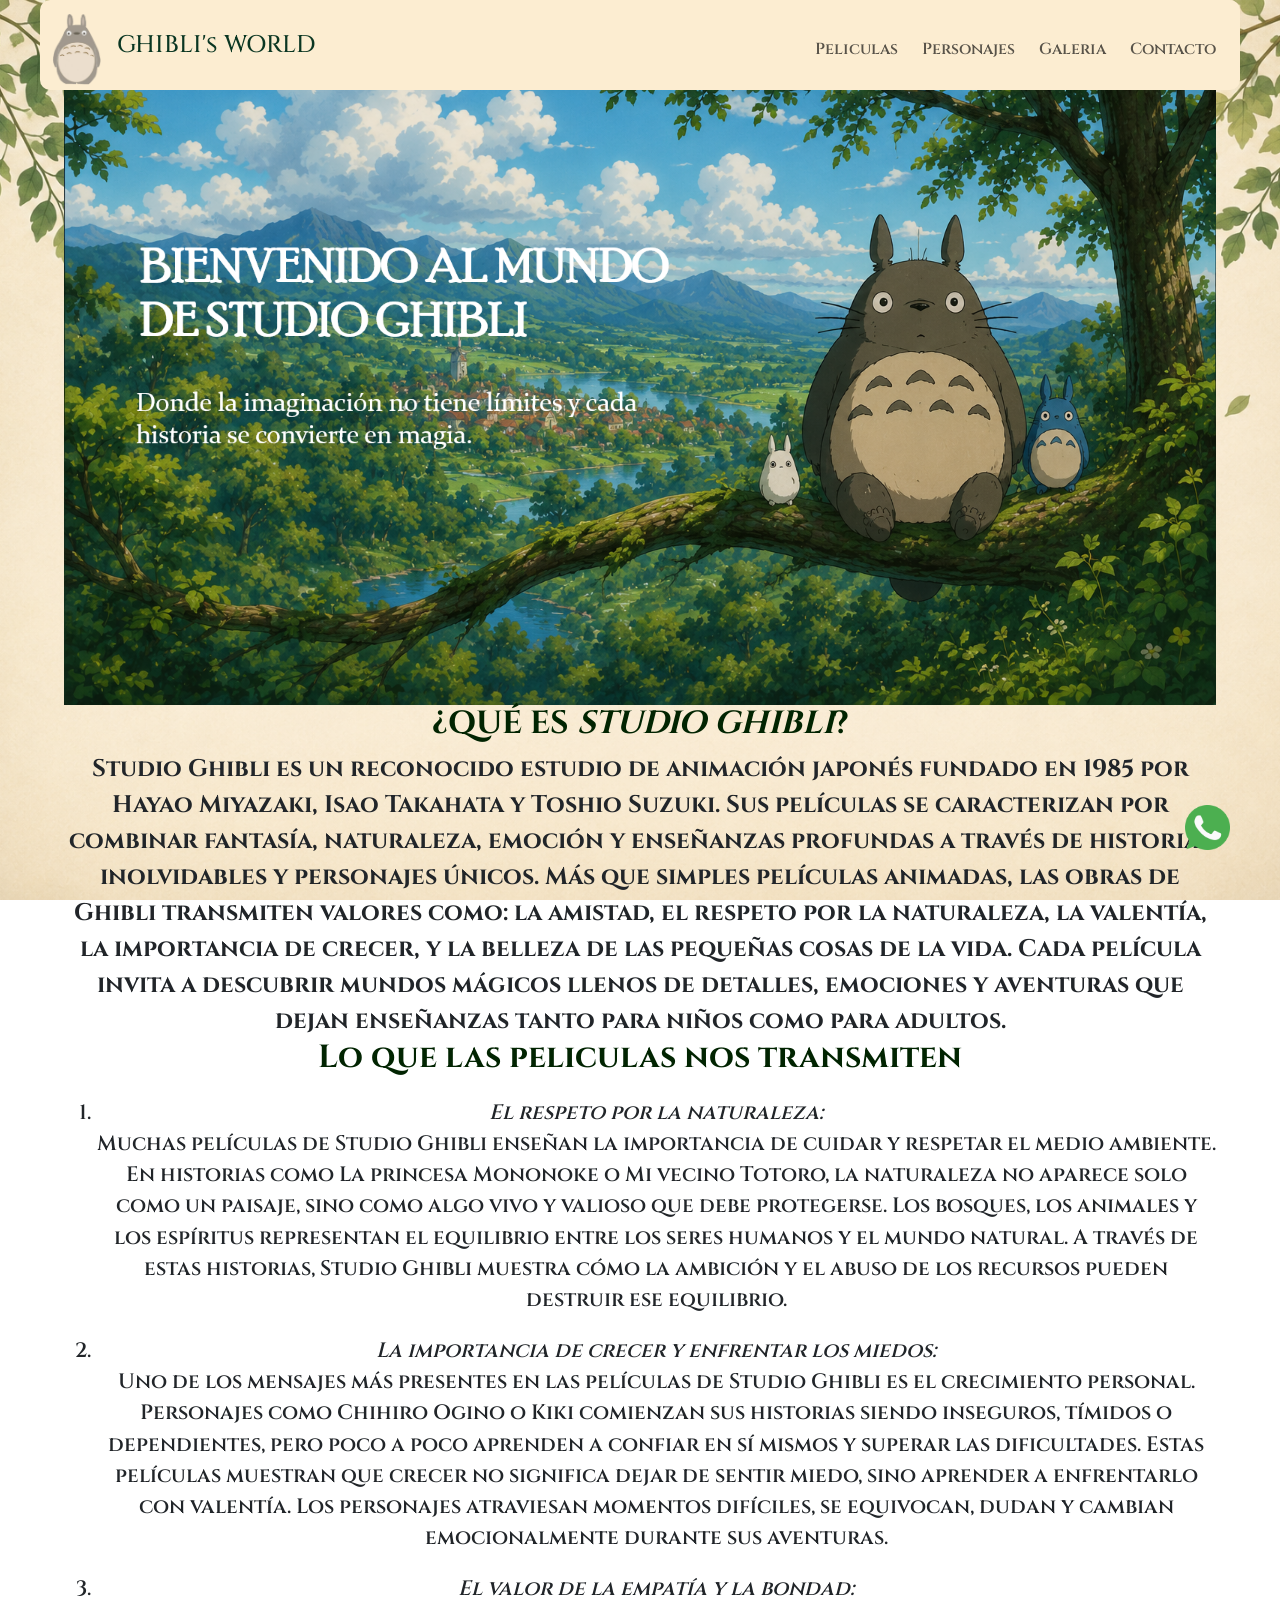
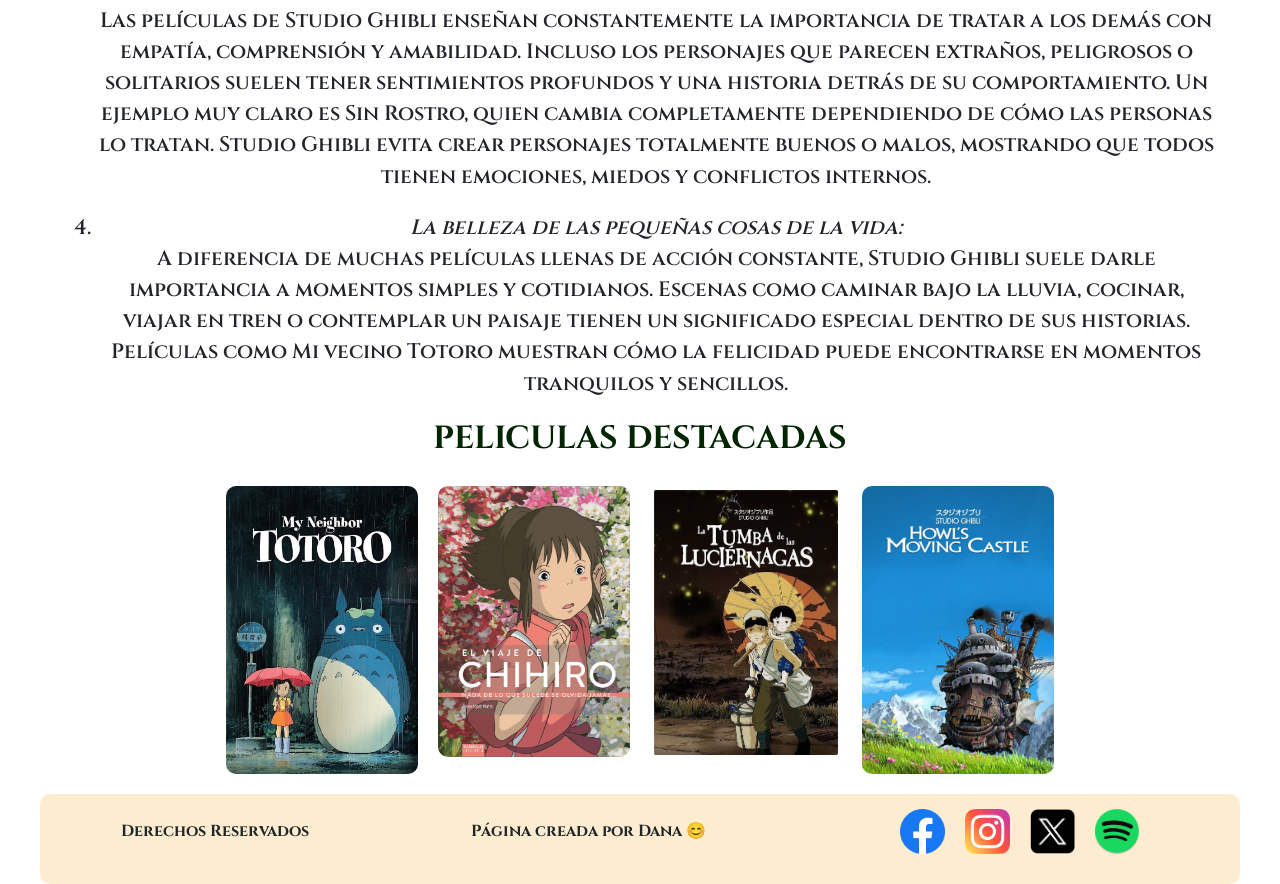
==== commit ad772e9e: "Se hichieron correcciones en todas las pages" ====
--- a/index.html
+++ b/index.html
@@ -5,18 +5,32 @@
     <meta charset="UTF-8">
     <meta name="viewport" content="width=device-width, initial-scale=1.0">
 
-    <title>Studio Ghibli Fan Page</title>
+    <title>Inicio | Studio Ghibli Fan Page</title>
 
     <link rel="shortcut icon" href="./assets/body/logo.jpg" type="image/x-icon">
     <link href="https://cdn.jsdelivr.net/npm/bootstrap@5.3.8/dist/css/bootstrap.min.css" rel="stylesheet"
         integrity="sha384-sRIl4kxILFvY47J16cr9ZwB07vP4J8+LH7qKQnuqkuIAvNWLzeN8tE5YBujZqJLB" crossorigin="anonymous">
     <link rel="stylesheet" href="./styles/style.css">
 
+    <!-- SEO -->
+    <meta name="description"
+        content="Fan page dedicada a Studio Ghibli y sus películas más icónicas. Descubre personajes inolvidables, galerías visuales, historias mágicas y el encanto único del universo creado por Hayao Miyazaki.">
+    <meta name="keywords"
+        content="Studio Ghibli, Hayao Miyazaki, películas Ghibli, personajes Ghibli, fan page Studio Ghibli, animación japonesa, películas animadas, fantasía, galería Studio Ghibli">
+    <meta name="author" content="Dana Velazco">
+    <meta name="owner" content="Studio Ghibli">
+    <!-- OPEN GRAPH  -->
+    <meta property="og:title" content="Inicio | Studio Ghibli Fan Page">
+    <meta property="og:url" content="https://danavelazco94.github.io/StudioGhibli-Fan-Page/index.html">
+    <meta property="og:image"
+        content="https://raw.githubusercontent.com/danavelazco94/StudioGhibli-Fan-Page/refs/heads/main/assets/body/logo.jpg">
+    <meta property="og:description"
+        content="Fan page dedicada a Studio Ghibli y sus películas más icónicas. Descubre personajes inolvidables, galerías visuales, historias mágicas y el encanto único del universo creado por Hayao Miyazaki.">
 </head>
 
 <body>
     <header class="sticky-top">
-        <nav class="navbar navbar-expand-lg .bg-danger-subtle">
+        <nav class="navbar navbar-expand-lg">
             <div class="container-fluid">
                 <a class="navbar-brand" href="./index.html">
                     <img src="./assets/body/inicio.png" class="logo" alt="Logo de la página Studio Ghibli">
@@ -54,82 +68,78 @@
             enseñanzas profundas a través de historias inolvidables y personajes únicos. Más que simples películas
             animadas, las obras de Ghibli transmiten valores como: la amistad, el respeto por la naturaleza, la
             valentía, la importancia de crecer, y la belleza de las pequeñas cosas de la vida. Cada película invita
-            a descubrir mundos mágicos llenos de detalles, emociones y aventuras que dejanenseñanzas tanto para niños
+            a descubrir mundos mágicos llenos de detalles, emociones y aventuras que dejan enseñanzas tanto para niños
             como para adultos.</p>
         <section class="home-cont">
             <article class="home-list">
                 <h3 class="list-title"> Lo que las peliculas nos transmiten </h3>
                 <ol>
-                    <li><i>El respeto por la naturaleza: </i><br>Muchas películas de Studio Ghibli enseñan la importancia de
+                    <li><i>El respeto por la naturaleza: </i><br>Muchas películas de Studio Ghibli enseñan la
+                        importancia de
                         cuidar
                         y respetar el medio ambiente. En historias como La princesa Mononoke o Mi vecino Totoro, la
                         naturaleza no aparece solo como un paisaje, sino como algo vivo y valioso que debe protegerse.
                         Los bosques, los animales y los espíritus representan el equilibrio entre los seres humanos y el
                         mundo natural. A través de estas historias, Studio Ghibli muestra cómo la ambición y el abuso de
-                        los recursos pueden destruir ese equilibrio. Sin embargo, también enseña que las personas pueden
-                        convivir con la naturaleza de manera más armoniosa y consciente. Las películas invitan a
-                        apreciar las pequeñas cosas del entorno, valorar la vida natural y reflexionar sobre el impacto
-                        de nuestras acciones en el planeta.</li>
-                    <li> <i>La importancia de crecer y enfrentar los miedos: </i><br>Uno de los mensajes más presentes en las
+                        los recursos pueden destruir ese equilibrio.</li>
+                    <li> <i>La importancia de crecer y enfrentar los miedos: </i><br>Uno de los mensajes más presentes
+                        en las
                         películas de Studio Ghibli es el crecimiento personal. Personajes como Chihiro Ogino o Kiki
                         comienzan sus historias siendo inseguros, tímidos o dependientes, pero poco a poco aprenden a
                         confiar en sí mismos y superar las dificultades. Estas películas muestran que crecer no
                         significa dejar de sentir miedo, sino aprender a enfrentarlo con valentía. Los personajes
                         atraviesan momentos difíciles, se equivocan, dudan y cambian emocionalmente durante sus
-                        aventuras. Gracias a eso, las historias resultan muy humanas y cercanas, transmitiendo la idea
-                        de que todas las personas pueden aprender, madurar y fortalecerse con el tiempo.</li>
-                    <li> <i>El valor de la empatía y la bondad: </i><br>Las películas de Studio Ghibli enseñan constantemente
+                        aventuras.</li>
+                    <li> <i>El valor de la empatía y la bondad: </i><br>Las películas de Studio Ghibli enseñan
+                        constantemente
                         la
                         importancia de tratar a los demás con empatía, comprensión y amabilidad. Incluso los personajes
                         que parecen extraños, peligrosos o solitarios suelen tener sentimientos profundos y una historia
                         detrás de su comportamiento. Un ejemplo muy claro es Sin Rostro, quien cambia completamente
                         dependiendo de cómo las personas lo tratan. Studio Ghibli evita crear personajes totalmente
-                        buenos o malos, mostrando que todos tienen emociones, miedos y conflictos internos. Esto ayuda a
-                        comprender que escuchar, ayudar y ser amable con los demás puede cambiar muchas situaciones. Las
-                        películas transmiten la idea de que la bondad y la empatía son capaces de crear conexiones
-                        importantes y mejorar la vida de las personas.</li>
-                    <li><i>La belleza de las pequeñas cosas de la vida: </i><br>A diferencia de muchas películas llenas de
+                        buenos o malos, mostrando que todos tienen emociones, miedos y conflictos internos.</li>
+                    <li><i>La belleza de las pequeñas cosas de la vida: </i><br>A diferencia de muchas películas llenas
+                        de
                         acción
                         constante, Studio Ghibli suele darle importancia a momentos simples y cotidianos. Escenas como
                         caminar bajo la lluvia, cocinar, viajar en tren o contemplar un paisaje tienen un significado
                         especial dentro de sus historias. Películas como Mi vecino Totoro muestran cómo la felicidad
-                        puede encontrarse en momentos tranquilos y sencillos. Este estilo enseña a apreciar el presente,
-                        disfrutar de la calma y encontrar belleza en detalles que muchas veces pasan desapercibidos. Las
-                        películas transmiten una sensación de tranquilidad y nostalgia que conecta emocionalmente con el
-                        espectador, recordando que no siempre hacen falta grandes acontecimientos para vivir
-                        experiencias importantes y memorables.</li>
+                        puede encontrarse en momentos tranquilos y sencillos.</li>
                 </ol>
-
             </article>
 
             <article class="home-sect">
                 <h3 class="list-title tt">PELICULAS DESTACADAS</h3>
                 <div>
                     <a href="./pages/peliculas.html">
-                        <img src="./assets/movies/totoro.jpg" class="home-img" alt="Portada de la pelicula Mi vecino totoro">
+                        <img src="./assets/movies/totoro.jpg" class="home-img"
+                            alt="Portada de la pelicula Mi vecino totoro">
                     </a>
                 </div>
                 <div>
                     <a href="./pages/personajes.html">
-                        <img src="./assets/movies/chihiro.jpg" class="home-img" alt="Portada de la pelicula El viaje de Chihiro">
+                        <img src="./assets/movies/chihiro.jpg" class="home-img"
+                            alt="Portada de la pelicula El viaje de Chihiro">
                     </a>
                 </div>
                 <div>
                     <a href="./pages/galeria.html">
-                        <img src="./assets/movies/luciernagas.jpg" class="home-img" alt="Portada de la pelicula La tumba de las luciernagas">
+                        <img src="./assets/movies/luciernagas.jpg" class="home-img"
+                            alt="Portada de la pelicula La tumba de las luciernagas">
                     </a>
                 </div>
                 <div>
                     <a href="./pages/contacto.html">
-                        <img src="./assets/movies/castillo.jpg" class="home-img">
+                        <img src="./assets/movies/castillo.jpg" class="home-img"
+                            alt="Portada de la pelicula El castillo ambulante">
                     </a>
                 </div>
             </article>
         </section>
     </main>
     <footer>
-        <h4 class="fw-bolder">Derechos Reservados</h4>
-        <h4 class="fw-bolder">Página creada por Dana 😊</h4>
+        <p class="fw-bolder">Derechos Reservados</p>
+        <p class="fw-bolder">Página creada por Dana 😊</p>
         <nav>
             <ul class="rs">
                 <li>
--- a/styles/style.css
+++ b/styles/style.css
@@ -62,6 +62,43 @@
   }
 }
 
+@keyframes vibrate {
+  0% {
+    transform: translateY(0);
+    transform: translateX(0);
+  }
+  10% {
+    transform: translateY(10px);
+  }
+  20% {
+    transform: translateX(5px);
+  }
+  30% {
+    transform: translateX(-5px);
+  }
+  40% {
+    transform: translateX(5px);
+  }
+  50% {
+    transform: translateX(-5px);
+  }
+  60% {
+    transform: translateX(5px);
+  }
+  70% {
+    transform: translateX(-5px);
+  }
+  80% {
+    transform: translateX(5px);
+  }
+  90% {
+    transform: translateX(-5px);
+  }
+  100% {
+    transform: translateY(0);
+    transform: translateX(0);
+  }
+}
 footer {
   margin-top: 20px;
   height: 10vh;
@@ -82,6 +119,7 @@
   position: fixed;
   right: 50px;
   bottom: 50px;
+  animation: vibrate 2s ease infinite;
 }
 @media (min-width: 480px) and (max-width: 967px) {
   footer {
